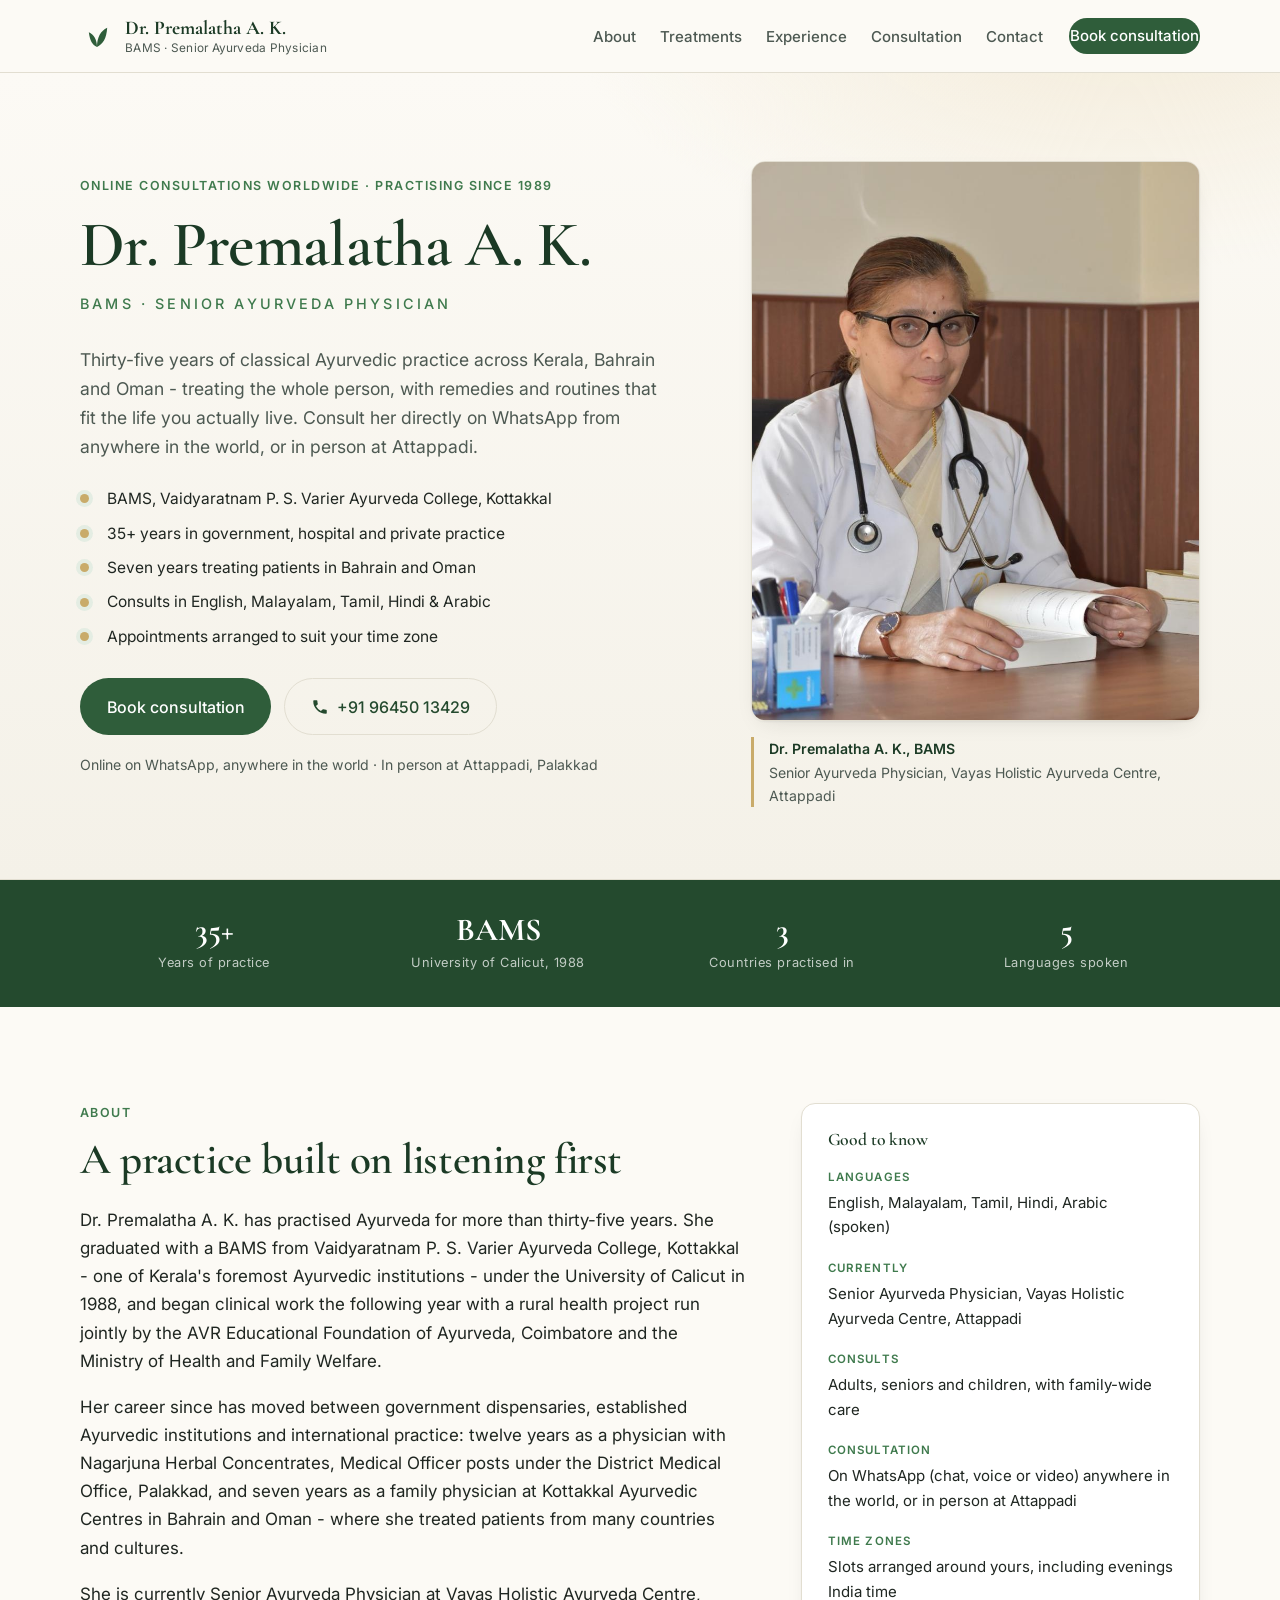
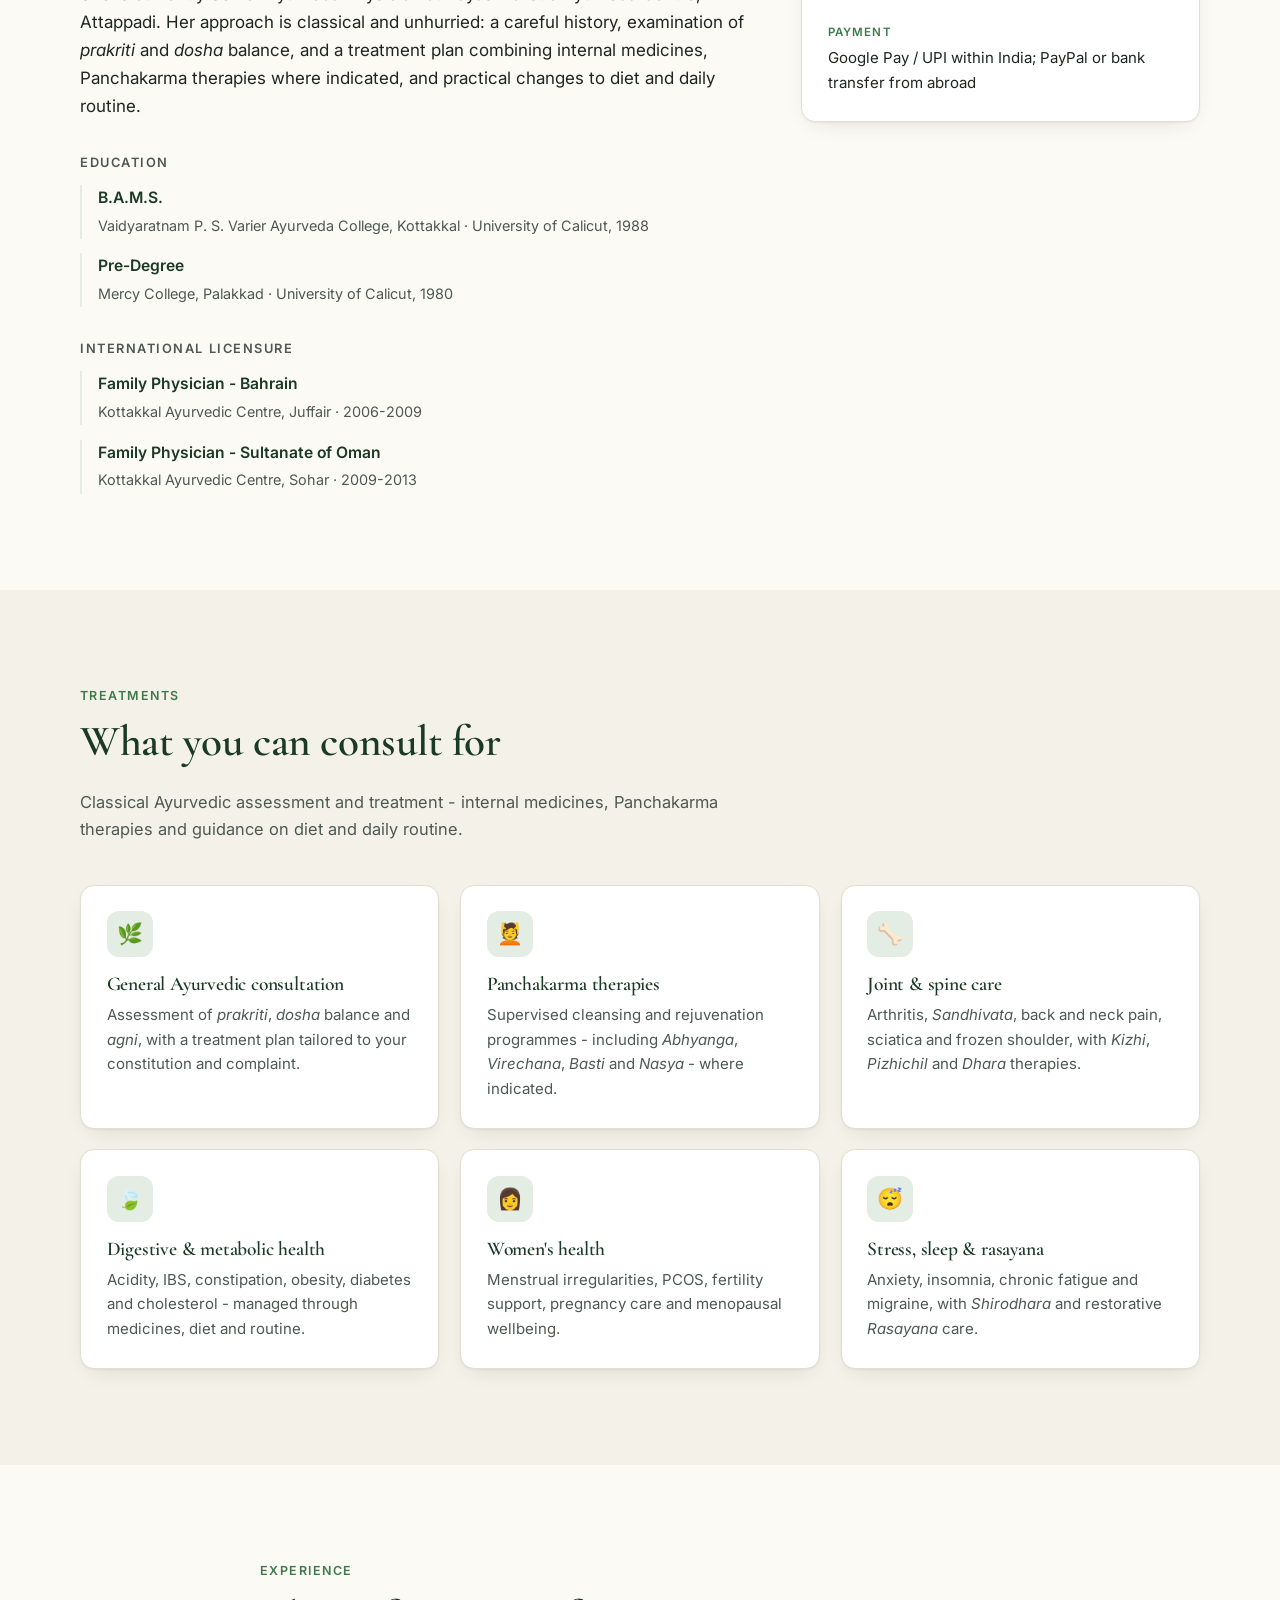
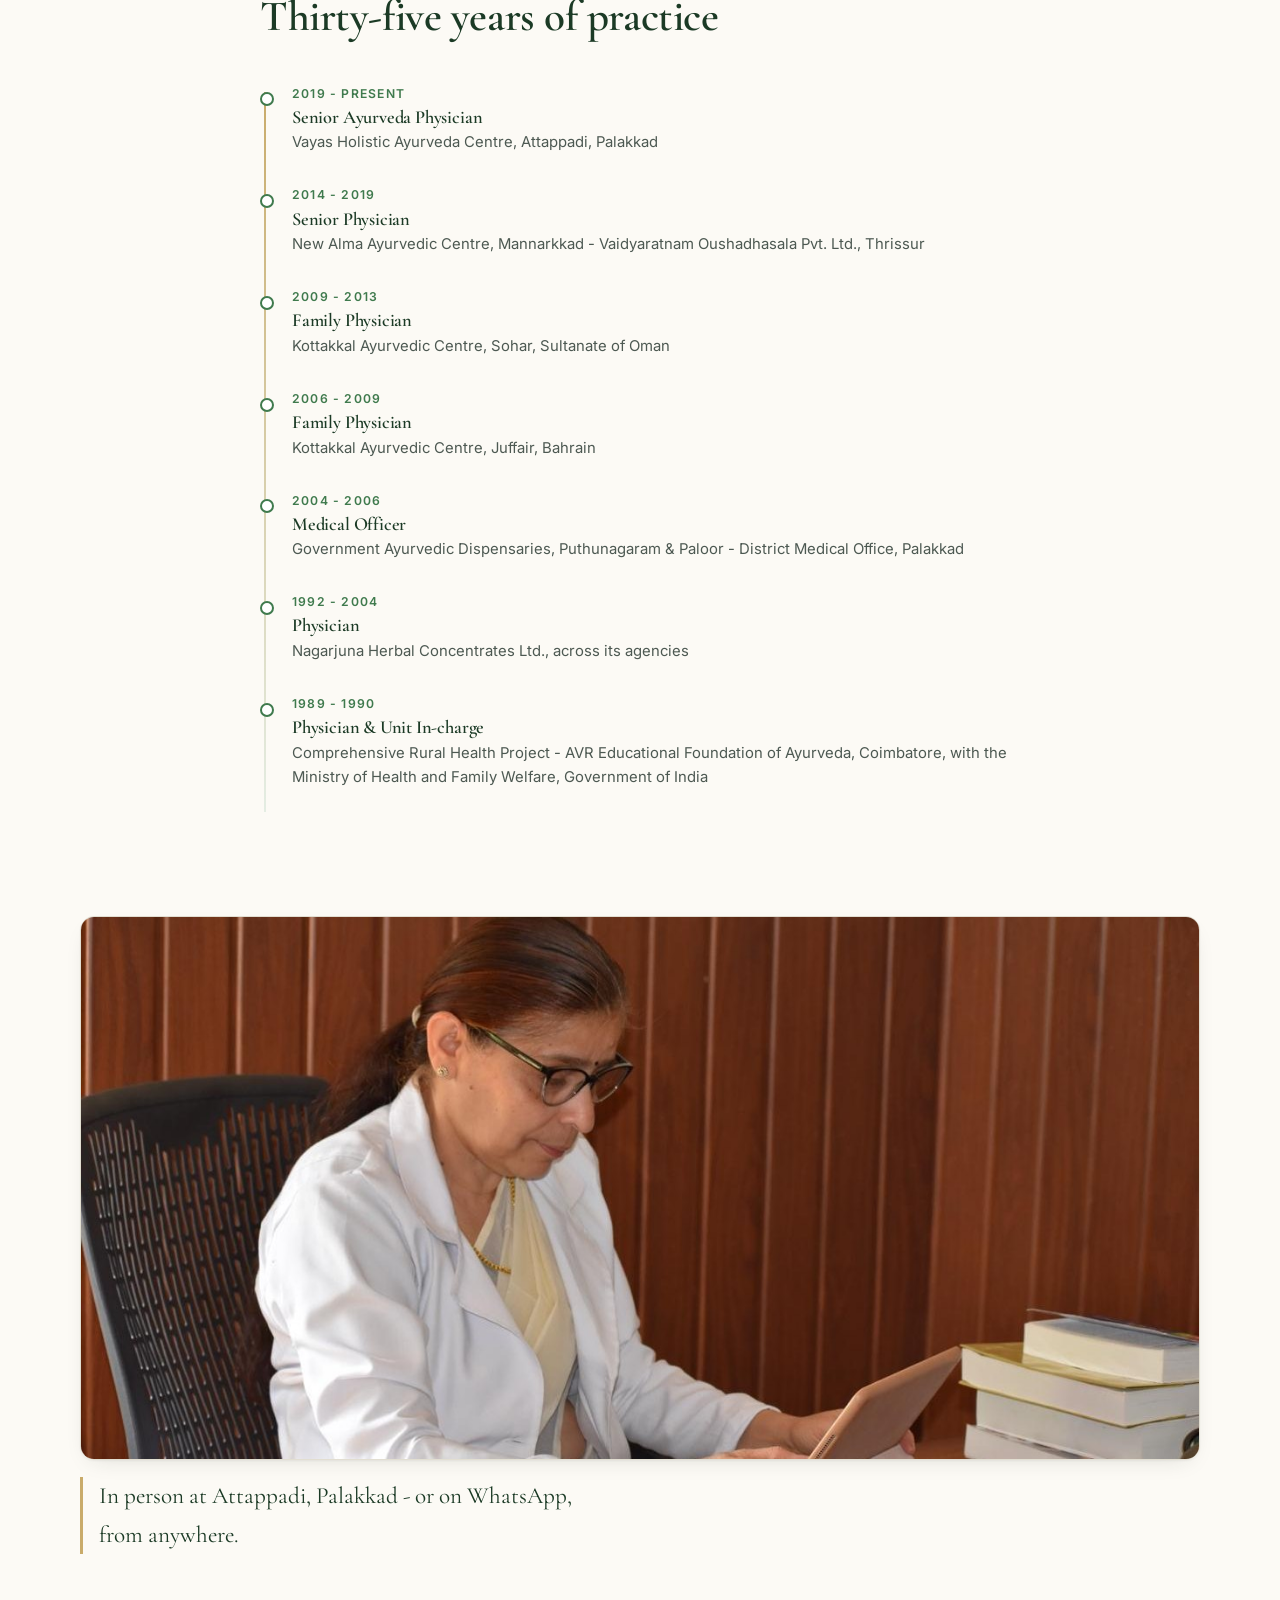
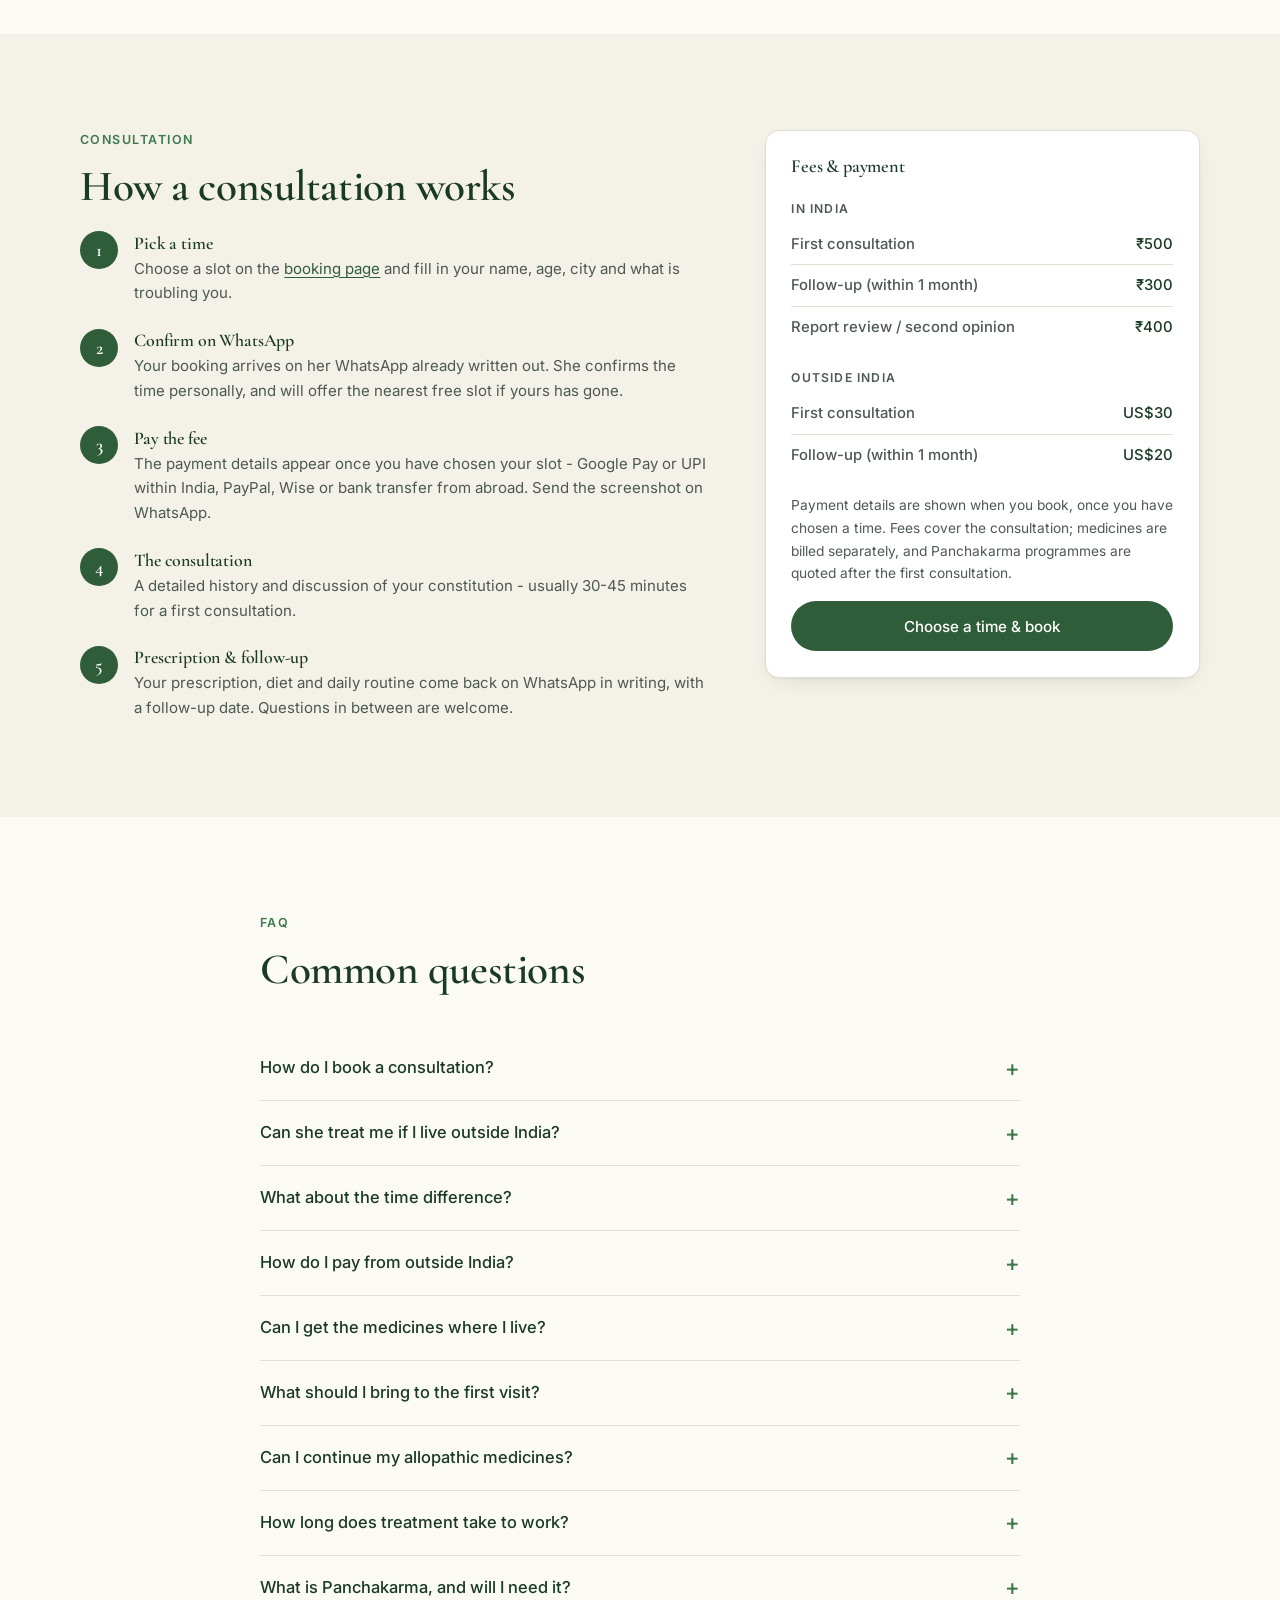
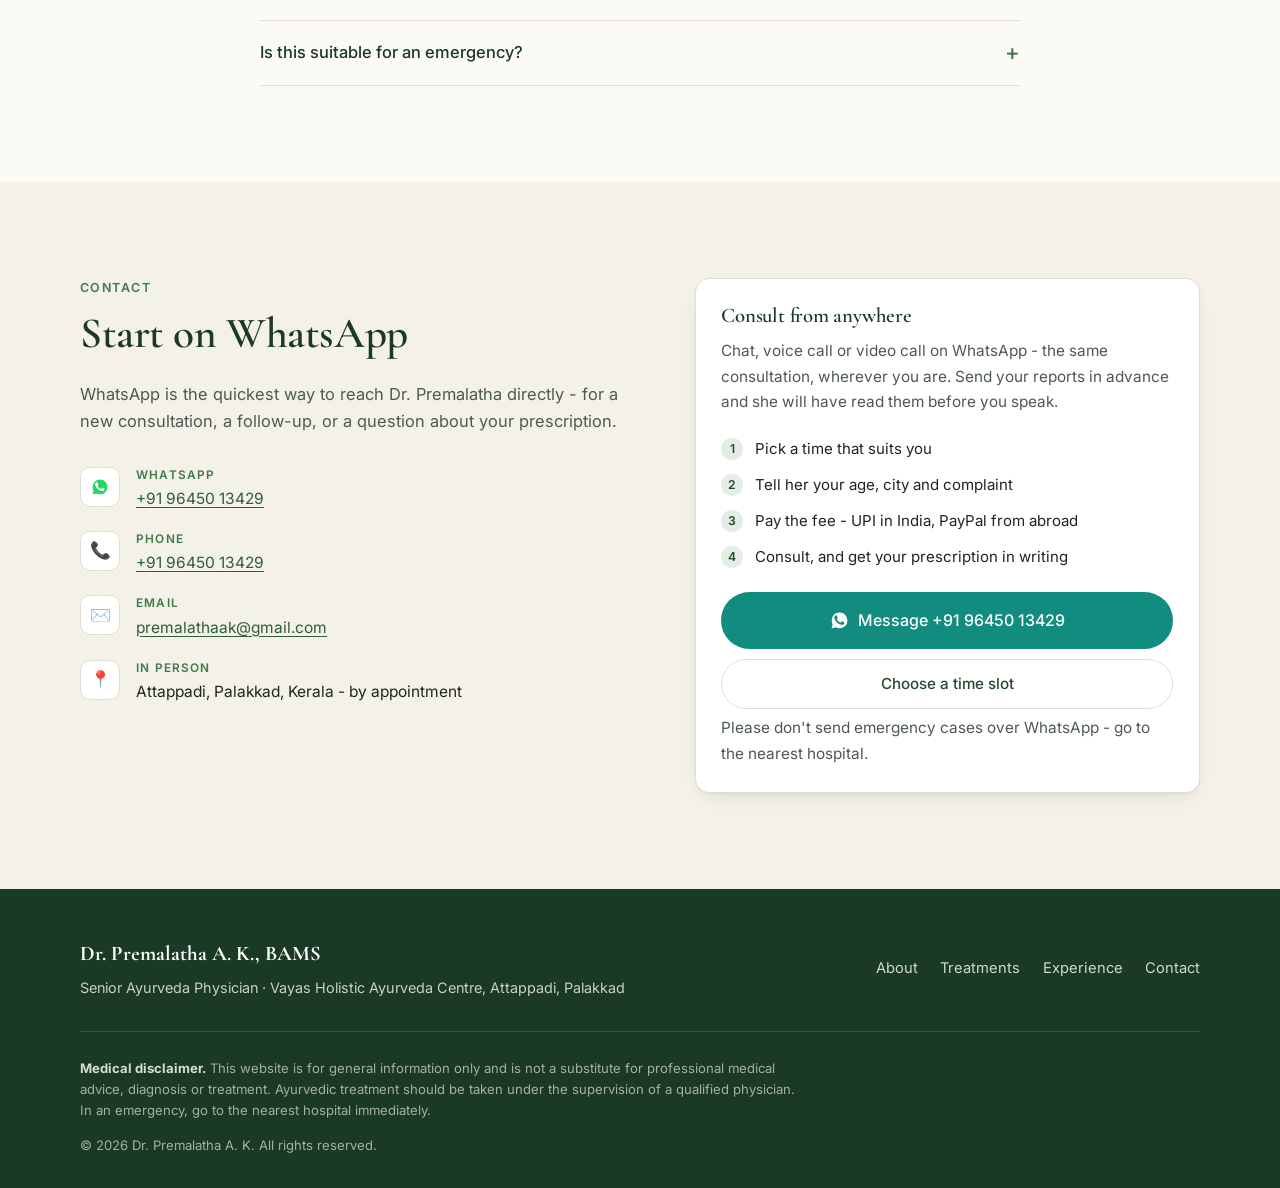
==== index.html @ e53ed282 "Add consultation website for Dr. Premalatha A. K., BAMS Static site for GitHub Pages: one-page profi" ====
<!doctype html>
<html lang="en">
<head>
<meta charset="utf-8">
<meta name="viewport" content="width=device-width, initial-scale=1">
<title>Dr. Premalatha A. K. - Senior Ayurveda Physician | Online consultations worldwide</title>
<meta name="description" content="Dr. Premalatha A. K., BAMS - senior Ayurveda physician with 35+ years of practice in Kerala, Bahrain and Oman. Online consultations worldwide on WhatsApp, in English, Malayalam, Tamil, Hindi and Arabic.">
<meta name="theme-color" content="#2f5d3a">
<meta property="og:title" content="Dr. Premalatha A. K. - Senior Ayurveda Physician">
<meta property="og:description" content="Senior Ayurveda physician, 35+ years across India and the Gulf. Online consultations worldwide on WhatsApp.">
<meta property="og:image" content="assets/img/dr-premalatha.jpg">
<meta property="og:type" content="profile">
<link rel="icon" href="data:image/svg+xml,<svg xmlns='http://www.w3.org/2000/svg' viewBox='0 0 100 100'><rect width='100' height='100' rx='24' fill='%232f5d3a'/><path d='M50 78c0-26 10-44 28-52-2 30-12 46-28 52zM50 78c0-20-8-34-22-40 2 23 9 35 22 40z' fill='%23d9c89a'/></svg>">
<link rel="preconnect" href="https://fonts.googleapis.com">
<link rel="preconnect" href="https://fonts.gstatic.com" crossorigin>
<link href="https://fonts.googleapis.com/css2?family=Inter:wght@400;500;600&family=Cormorant+Garamond:wght@500;600;700&display=swap" rel="stylesheet">
<link rel="stylesheet" href="assets/css/style.css">
</head>
<body>

<a class="skip-link" href="#main">Skip to content</a>

<header class="site-header" id="top">
  <div class="wrap header-inner">
    <a class="brand" href="#top">
      <span class="brand-mark" aria-hidden="true">
        <svg viewBox="0 0 100 100" width="34" height="34"><path d="M50 82c0-28 11-47 30-56-2 32-13 49-30 56zM50 82c0-21-9-36-24-43 3 25 10 37 24 43z" fill="currentColor"/></svg>
      </span>
      <span class="brand-text">
        <strong>Dr. Premalatha A. K.</strong>
        <small>BAMS · Senior Ayurveda Physician</small>
      </span>
    </a>

    <button class="nav-toggle" aria-expanded="false" aria-controls="primary-nav" aria-label="Open menu">
      <span></span><span></span><span></span>
    </button>

    <nav class="primary-nav" id="primary-nav" aria-label="Primary">
      <ul>
        <li><a href="#about">About</a></li>
        <li><a href="#services">Treatments</a></li>
        <li><a href="#experience">Experience</a></li>
        <li><a href="#consultation">Consultation</a></li>
        <li><a href="#contact">Contact</a></li>
      </ul>
      <a class="btn btn-primary nav-cta" href="book.html">Book consultation</a>
    </nav>
  </div>
</header>

<main id="main">

  <!-- ───────────────────────── HERO ───────────────────────── -->
  <section class="hero">
    <div class="wrap hero-grid">
      <div class="hero-copy">
        <p class="eyebrow">Online consultations worldwide · Practising since 1989</p>
        <h1>Dr. Premalatha A. K. <span class="degrees">BAMS · Senior Ayurveda Physician</span></h1>
        <p class="lede">
          Thirty-five years of classical Ayurvedic practice across Kerala, Bahrain
          and Oman - treating the whole person, with remedies and routines that fit
          the life you actually live. Consult her directly on WhatsApp from
          anywhere in the world, or in person at Attappadi.
        </p>

        <ul class="hero-points">
          <li>BAMS, Vaidyaratnam P. S. Varier Ayurveda College, Kottakkal</li>
          <li>35+ years in government, hospital and private practice</li>
          <li>Seven years treating patients in Bahrain and Oman</li>
          <li>Consults in English, Malayalam, Tamil, Hindi &amp; Arabic</li>
          <li>Appointments arranged to suit your time zone</li>
        </ul>

        <div class="hero-actions">
          <a class="btn btn-primary btn-lg" href="book.html">Book consultation</a>
          <a class="btn btn-ghost btn-lg" href="tel:+919645013429">
            <svg viewBox="0 0 24 24" width="18" height="18" aria-hidden="true"><path fill="currentColor" d="M6.6 10.8a15 15 0 0 0 6.6 6.6l2.2-2.2a1 1 0 0 1 1-.25 11.4 11.4 0 0 0 3.6.57 1 1 0 0 1 1 1V20a1 1 0 0 1-1 1A17 17 0 0 1 3 4a1 1 0 0 1 1-1h3.5a1 1 0 0 1 1 1c0 1.25.2 2.46.57 3.6a1 1 0 0 1-.25 1z"/></svg>
            +91 96450 13429
          </a>
        </div>
        <p class="hero-note">Online on WhatsApp, anywhere in the world · In person at Attappadi, Palakkad</p>
      </div>

      <figure class="hero-photo">
        <img src="assets/img/dr-premalatha.jpg"
             alt="Dr. Premalatha A. K. in a white coat with a stethoscope, seated at her consulting desk"
             width="853" height="1066" fetchpriority="high">
        <figcaption>
          <strong>Dr. Premalatha A. K., BAMS</strong>
          Senior Ayurveda Physician, Vayas Holistic Ayurveda Centre, Attappadi
        </figcaption>
      </figure>
    </div>
  </section>

  <!-- ───────────────────────── TRUST STRIP ───────────────────────── -->
  <section class="stats" aria-label="At a glance">
    <div class="wrap stats-grid">
      <div><strong>35+</strong><span>Years of practice</span></div>
      <div><strong>BAMS</strong><span>University of Calicut, 1988</span></div>
      <div><strong>3</strong><span>Countries practised in</span></div>
      <div><strong>5</strong><span>Languages spoken</span></div>
    </div>
  </section>

  <!-- ───────────────────────── ABOUT ───────────────────────── -->
  <section class="section" id="about">
    <div class="wrap about-grid">
      <div>
        <p class="eyebrow">About</p>
        <h2>A practice built on listening first</h2>
        <p>
          Dr. Premalatha A. K. has practised Ayurveda for more than thirty-five years.
          She graduated with a BAMS from Vaidyaratnam P. S. Varier Ayurveda College,
          Kottakkal - one of Kerala's foremost Ayurvedic institutions - under the
          University of Calicut in 1988, and began clinical work the following year
          with a rural health project run jointly by the AVR Educational Foundation
          of Ayurveda, Coimbatore and the Ministry of Health and Family Welfare.
        </p>
        <p>
          Her career since has moved between government dispensaries, established
          Ayurvedic institutions and international practice: twelve years as a
          physician with Nagarjuna Herbal Concentrates, Medical Officer posts under
          the District Medical Office, Palakkad, and seven years as a family physician
          at Kottakkal Ayurvedic Centres in Bahrain and Oman - where she treated
          patients from many countries and cultures.
        </p>
        <p>
          She is currently Senior Ayurveda Physician at Vayas Holistic Ayurveda
          Centre, Attappadi. Her approach is classical and unhurried: a careful
          history, examination of <em>prakriti</em> and <em>dosha</em> balance, and a
          treatment plan combining internal medicines, Panchakarma therapies where
          indicated, and practical changes to diet and daily routine.
        </p>

        <h3 class="sub">Education</h3>
        <ul class="cred-list">
          <li><strong>B.A.M.S.</strong><span>Vaidyaratnam P. S. Varier Ayurveda College, Kottakkal · University of Calicut, 1988</span></li>
          <li><strong>Pre-Degree</strong><span>Mercy College, Palakkad · University of Calicut, 1980</span></li>
        </ul>

        <h3 class="sub">International licensure</h3>
        <ul class="cred-list">
          <li><strong>Family Physician - Bahrain</strong><span>Kottakkal Ayurvedic Centre, Juffair · 2006-2009</span></li>
          <li><strong>Family Physician - Sultanate of Oman</strong><span>Kottakkal Ayurvedic Centre, Sohar · 2009-2013</span></li>
        </ul>
      </div>

      <aside class="card languages-card">
        <h3>Good to know</h3>
        <dl>
          <dt>Languages</dt>
          <dd>English, Malayalam, Tamil, Hindi, Arabic (spoken)</dd>
          <dt>Currently</dt>
          <dd>Senior Ayurveda Physician, Vayas Holistic Ayurveda Centre, Attappadi</dd>
          <dt>Consults</dt>
          <dd>Adults, seniors and children, with family-wide care</dd>
          <dt>Consultation</dt>
          <dd>On WhatsApp (chat, voice or video) anywhere in the world, or in person at Attappadi</dd>
          <dt>Time zones</dt>
          <dd>Slots arranged around yours, including evenings India time</dd>
          <dt>Payment</dt>
          <dd>Google Pay / UPI within India; PayPal or bank transfer from abroad</dd>
        </dl>
      </aside>
    </div>
  </section>

  <!-- ───────────────────────── SERVICES ───────────────────────── -->
  <section class="section section-alt" id="services">
    <div class="wrap">
      <header class="section-head">
        <p class="eyebrow">Treatments</p>
        <h2>What you can consult for</h2>
        <p class="section-sub">
          <!-- TODO: trim or add to this list so it matches exactly what she treats today -->
          Classical Ayurvedic assessment and treatment - internal medicines,
          Panchakarma therapies and guidance on diet and daily routine.
        </p>
      </header>

      <div class="cards">
        <article class="card service">
          <span class="ico" aria-hidden="true">🌿</span>
          <h3>General Ayurvedic consultation</h3>
          <p>Assessment of <em>prakriti</em>, <em>dosha</em> balance and <em>agni</em>, with a treatment plan tailored to your constitution and complaint.</p>
        </article>
        <article class="card service">
          <span class="ico" aria-hidden="true">💆</span>
          <h3>Panchakarma therapies</h3>
          <p>Supervised cleansing and rejuvenation programmes - including <em>Abhyanga</em>, <em>Virechana</em>, <em>Basti</em> and <em>Nasya</em> - where indicated.</p>
        </article>
        <article class="card service">
          <span class="ico" aria-hidden="true">🦴</span>
          <h3>Joint &amp; spine care</h3>
          <p>Arthritis, <em>Sandhivata</em>, back and neck pain, sciatica and frozen shoulder, with <em>Kizhi</em>, <em>Pizhichil</em> and <em>Dhara</em> therapies.</p>
        </article>
        <article class="card service">
          <span class="ico" aria-hidden="true">🍃</span>
          <h3>Digestive &amp; metabolic health</h3>
          <p>Acidity, IBS, constipation, obesity, diabetes and cholesterol - managed through medicines, diet and routine.</p>
        </article>
        <article class="card service">
          <span class="ico" aria-hidden="true">👩</span>
          <h3>Women's health</h3>
          <p>Menstrual irregularities, PCOS, fertility support, pregnancy care and menopausal wellbeing.</p>
        </article>
        <article class="card service">
          <span class="ico" aria-hidden="true">😴</span>
          <h3>Stress, sleep &amp; rasayana</h3>
          <p>Anxiety, insomnia, chronic fatigue and migraine, with <em>Shirodhara</em> and restorative <em>Rasayana</em> care.</p>
        </article>
      </div>
    </div>
  </section>

  <!-- ───────────────────────── EXPERIENCE ───────────────────────── -->
  <section class="section" id="experience">
    <div class="wrap narrow">
      <header class="section-head">
        <p class="eyebrow">Experience</p>
        <h2>Thirty-five years of practice</h2>
      </header>

      <ol class="timeline">
        <li>
          <span class="when">2019 - present</span>
          <h3>Senior Ayurveda Physician</h3>
          <p>Vayas Holistic Ayurveda Centre, Attappadi, Palakkad</p>
        </li>
        <li>
          <span class="when">2014 - 2019</span>
          <h3>Senior Physician</h3>
          <p>New Alma Ayurvedic Centre, Mannarkkad - Vaidyaratnam Oushadhasala Pvt. Ltd., Thrissur</p>
        </li>
        <li>
          <span class="when">2009 - 2013</span>
          <h3>Family Physician</h3>
          <p>Kottakkal Ayurvedic Centre, Sohar, Sultanate of Oman</p>
        </li>
        <li>
          <span class="when">2006 - 2009</span>
          <h3>Family Physician</h3>
          <p>Kottakkal Ayurvedic Centre, Juffair, Bahrain</p>
        </li>
        <li>
          <span class="when">2004 - 2006</span>
          <h3>Medical Officer</h3>
          <p>Government Ayurvedic Dispensaries, Puthunagaram &amp; Paloor - District Medical Office, Palakkad</p>
        </li>
        <li>
          <span class="when">1992 - 2004</span>
          <h3>Physician</h3>
          <p>Nagarjuna Herbal Concentrates Ltd., across its agencies</p>
        </li>
        <li>
          <span class="when">1989 - 1990</span>
          <h3>Physician &amp; Unit In-charge</h3>
          <p>Comprehensive Rural Health Project - AVR Educational Foundation of Ayurveda, Coimbatore, with the Ministry of Health and Family Welfare, Government of India</p>
        </li>
      </ol>
    </div>
  </section>

  <!-- ───────────────────────── PHOTO BAND ───────────────────────── -->
  <section class="band" aria-label="At work">
    <div class="wrap">
      <figure>
        <img src="assets/img/at-work.jpg"
             alt="Dr. Premalatha at her consulting desk, reading a patient's notes"
             width="1280" height="620" loading="lazy">
        <figcaption>In person at Attappadi, Palakkad - or on WhatsApp, from anywhere.</figcaption>
      </figure>
    </div>
  </section>

  <!-- ───────────────────────── CONSULTATION ───────────────────────── -->
  <section class="section section-alt" id="consultation">
    <div class="wrap consult-grid">
      <div>
        <p class="eyebrow">Consultation</p>
        <h2>How a consultation works</h2>
        <ol class="steps">
          <li>
            <h3>Pick a time</h3>
            <p>Choose a slot on the <a href="book.html">booking page</a> and fill in your name, age, city and what is troubling you.</p>
          </li>
          <li>
            <h3>Confirm on WhatsApp</h3>
            <p>Your booking arrives on her WhatsApp already written out. She confirms the time personally, and will offer the nearest free slot if yours has gone.</p>
          </li>
          <li>
            <h3>Pay the fee</h3>
            <p>The payment details appear once you have chosen your slot - Google&nbsp;Pay or UPI within India, PayPal, Wise or bank transfer from abroad. Send the screenshot on WhatsApp.</p>
          </li>
          <li>
            <h3>The consultation</h3>
            <p>A detailed history and discussion of your constitution - usually 30-45 minutes for a first consultation.</p>
          </li>
          <li>
            <h3>Prescription &amp; follow-up</h3>
            <p>Your prescription, diet and daily routine come back on WhatsApp in writing, with a follow-up date. Questions in between are welcome.</p>
          </li>
        </ol>
      </div>

      <aside class="card fees-card" id="pay">
        <h3>Fees &amp; payment</h3>
        <!-- TODO: CONFIRM EVERY AMOUNT BELOW WITH HER. They are placeholders
             pitched at the going rate.
             India: directory listings run Rs 100-300 for a routine online consult
             with a BAMS practitioner and Rs 750-2,000 at established clinics for a
             long in-person session; 35+ years sits in the upper-middle.
             Overseas: individual Indian physicians consulting internationally run
             about US$20-55 (clinic brands charge far more); US$30 reflects her
             seniority without the overhead of a clinic name. -->
        <h4>In India</h4>
        <table class="fees">
          <tbody>
            <tr><th scope="row">First consultation</th><td>₹500</td></tr>
            <tr><th scope="row">Follow-up (within 1 month)</th><td>₹300</td></tr>
            <tr><th scope="row">Report review / second opinion</th><td>₹400</td></tr>
          </tbody>
        </table>

        <h4>Outside India</h4>
        <table class="fees">
          <tbody>
            <tr><th scope="row">First consultation</th><td>US$30</td></tr>
            <tr><th scope="row">Follow-up (within 1 month)</th><td>US$20</td></tr>
          </tbody>
        </table>

        <p class="small">
          Payment details are shown when you book, once you have chosen a time.
          Fees cover the consultation; medicines are billed separately, and
          Panchakarma programmes are quoted after the first consultation.
        </p>

        <a class="btn btn-primary btn-block" href="book.html">Choose a time &amp; book</a>
      </aside>
    </div>
  </section>

  <!-- ───────────────────────── FAQ ───────────────────────── -->
  <section class="section" id="faq">
    <div class="wrap narrow">
      <header class="section-head">
        <p class="eyebrow">FAQ</p>
        <h2>Common questions</h2>
      </header>

      <!-- TODO: review every answer with Dr. Premalatha before publishing -->
      <details>
        <summary>How do I book a consultation?</summary>
        <p>Use the <a href="book.html">booking page</a>: choose a time that suits you, fill in a few details, and your booking goes straight to her WhatsApp for confirmation. If you would rather just talk first, message +91 96450 13429.</p>
      </details>
      <details>
        <summary>Can she treat me if I live outside India?</summary>
        <p>Yes - she treated patients in Bahrain and Oman for seven years and consults regularly for people abroad. Consultations happen over WhatsApp voice or video and prescriptions come back in writing, in English, Malayalam, Tamil, Hindi or Arabic.</p>
      </details>
      <details>
        <summary>What about the time difference?</summary>
        <p>Tell her your city when you message and the appointment will be set at a reasonable hour for you. Evening slots India time suit Europe and the Gulf; early mornings India time suit the Americas.</p>
      </details>
      <details>
        <summary>How do I pay from outside India?</summary>
        <p>By PayPal, Wise or international bank transfer - the details are sent on WhatsApp once your slot is confirmed. Google Pay and UPI only work for patients paying from within India.</p>
      </details>
      <details>
        <summary>Can I get the medicines where I live?</summary>
        <p>Your prescription names the classical formulations, which most Ayurvedic pharmacies abroad stock or can order. Where something is hard to find, she will suggest an equivalent that is available to you.</p>
      </details>
      <details>
        <summary>What should I bring to the first visit?</summary>
        <p>Any lab reports, scans or discharge summaries from the last two years, and all medicines you currently take, including Ayurvedic preparations and supplements.</p>
      </details>
      <details>
        <summary>Can I continue my allopathic medicines?</summary>
        <p>In most cases yes. Bring the full list and it will be discussed at your consultation. Never stop a prescribed medicine without talking to the doctor who prescribed it.</p>
      </details>
      <details>
        <summary>How long does treatment take to work?</summary>
        <p>It depends on the condition. Acute complaints often settle within days; chronic conditions are usually reviewed over weeks to months, with follow-ups along the way.</p>
      </details>
      <details>
        <summary>What is Panchakarma, and will I need it?</summary>
        <p>Panchakarma is a supervised programme of cleansing and rejuvenation therapies. It is recommended only when indicated, and usually runs over several consecutive days with preparation beforehand.</p>
      </details>
      <details>
        <summary>Is this suitable for an emergency?</summary>
        <p>No. For chest pain, breathlessness, stroke symptoms, severe bleeding, serious injury or loss of consciousness, go to the nearest emergency department immediately.</p>
      </details>
    </div>
  </section>

  <!-- ───────────────────────── CONTACT ───────────────────────── -->
  <section class="section section-alt" id="contact">
    <div class="wrap contact-grid">
      <div>
        <p class="eyebrow">Contact</p>
        <h2>Start on WhatsApp</h2>
        <p class="section-sub">WhatsApp is the quickest way to reach Dr. Premalatha directly - for a new consultation, a follow-up, or a question about your prescription.</p>

        <ul class="contact-list">
          <li>
            <span class="ico" aria-hidden="true">
              <svg viewBox="0 0 24 24" width="18" height="18"><path fill="#25d366" d="M12.04 2A9.9 9.9 0 0 0 2.1 11.9a9.8 9.8 0 0 0 1.35 4.95L2 22l5.3-1.38a9.9 9.9 0 0 0 4.74 1.2h.01a9.9 9.9 0 0 0 9.93-9.9A9.9 9.9 0 0 0 12.04 2m5.8 14.06c-.25.69-1.44 1.32-2 1.36-.51.04-1.16.21-3.76-.8-3.16-1.25-5.17-4.5-5.33-4.71-.16-.21-1.28-1.7-1.28-3.25s.81-2.3 1.1-2.62c.29-.31.63-.39.84-.39l.6.01c.2.01.46-.07.72.55.25.62.86 2.16.94 2.32.08.16.13.34.02.55-.1.21-.16.34-.31.52l-.47.55c-.16.16-.32.33-.14.65.18.31.8 1.32 1.72 2.14 1.18 1.05 2.18 1.38 2.49 1.54.31.16.5.13.68-.08s.78-.91 1-1.22c.2-.31.42-.26.7-.16.29.1 1.82.86 2.13 1.02.31.16.52.23.6.36.07.13.07.75-.18 1.44"/></svg>
            </span>
            <div>
              <strong>WhatsApp</strong>
              <a href="https://wa.me/919645013429?text=Namaste%20Doctor%2C%20I%20would%20like%20to%20book%20an%20Ayurveda%20consultation." target="_blank" rel="noopener">+91 96450 13429</a>
            </div>
          </li>
          <li>
            <span class="ico" aria-hidden="true">📞</span>
            <div>
              <strong>Phone</strong>
              <a href="tel:+919645013429">+91 96450 13429</a>
            </div>
          </li>
          <li>
            <span class="ico" aria-hidden="true">✉️</span>
            <div>
              <strong>Email</strong>
              <a href="mailto:premalathaak@gmail.com">premalathaak@gmail.com</a>
            </div>
          </li>
          <li>
            <span class="ico" aria-hidden="true">📍</span>
            <div>
              <strong>In person</strong>
              Attappadi, Palakkad, Kerala - by appointment
              <!-- TODO: add the street address if she wants in-person patients to find it -->
            </div>
          </li>
        </ul>
      </div>

      <div class="card whatsapp-card">
        <h3>Consult from anywhere</h3>
        <p>Chat, voice call or video call on WhatsApp - the same consultation, wherever you are. Send your reports in advance and she will have read them before you speak.</p>

        <ol class="mini-steps">
          <li>Pick a time that suits you</li>
          <li>Tell her your age, city and complaint</li>
          <li>Pay the fee - UPI in India, PayPal from abroad</li>
          <li>Consult, and get your prescription in writing</li>
        </ol>

        <a class="btn btn-whatsapp btn-block btn-lg" href="https://wa.me/919645013429?text=Namaste%20Doctor%2C%20I%20would%20like%20to%20book%20an%20Ayurveda%20consultation." target="_blank" rel="noopener">
          <svg viewBox="0 0 24 24" width="19" height="19" aria-hidden="true"><path fill="currentColor" d="M12.04 2A9.9 9.9 0 0 0 2.1 11.9a9.8 9.8 0 0 0 1.35 4.95L2 22l5.3-1.38a9.9 9.9 0 0 0 4.74 1.2h.01a9.9 9.9 0 0 0 9.93-9.9A9.9 9.9 0 0 0 12.04 2m5.8 14.06c-.25.69-1.44 1.32-2 1.36-.51.04-1.16.21-3.76-.8-3.16-1.25-5.17-4.5-5.33-4.71-.16-.21-1.28-1.7-1.28-3.25s.81-2.3 1.1-2.62c.29-.31.63-.39.84-.39l.6.01c.2.01.46-.07.72.55.25.62.86 2.16.94 2.32.08.16.13.34.02.55-.1.21-.16.34-.31.52l-.47.55c-.16.16-.32.33-.14.65.18.31.8 1.32 1.72 2.14 1.18 1.05 2.18 1.38 2.49 1.54.31.16.5.13.68-.08s.78-.91 1-1.22c.2-.31.42-.26.7-.16.29.1 1.82.86 2.13 1.02.31.16.52.23.6.36.07.13.07.75-.18 1.44"/></svg>
          Message +91 96450 13429
        </a>
        <a class="btn btn-ghost btn-block" href="book.html">Choose a time slot</a>
        <p class="form-note">Please don't send emergency cases over WhatsApp - go to the nearest hospital.</p>
      </div>
    </div>
  </section>

</main>

<footer class="site-footer">
  <div class="wrap footer-inner">
    <div>
      <strong>Dr. Premalatha A. K., BAMS</strong>
      <p>Senior Ayurveda Physician · Vayas Holistic Ayurveda Centre, Attappadi, Palakkad</p>
    </div>
    <nav aria-label="Footer">
      <a href="#about">About</a>
      <a href="#services">Treatments</a>
      <a href="#experience">Experience</a>
      <a href="#contact">Contact</a>
    </nav>
  </div>
  <div class="wrap disclaimer">
    <p>
      <strong>Medical disclaimer.</strong> This website is for general information
      only and is not a substitute for professional medical advice, diagnosis or
      treatment. Ayurvedic treatment should be taken under the supervision of a
      qualified physician. In an emergency, go to the nearest hospital immediately.
    </p>
    <p class="copy">© <span id="year">2026</span> Dr. Premalatha A. K. All rights reserved.</p>
  </div>
</footer>

<script src="assets/js/main.js"></script>
</body>
</html>
---- assets/css/style.css ----
/* ==========================================================================
   Dr. Premalatha A. K. — site styles
   Plain CSS, no build step. Colours live in the :root block below.
   ========================================================================== */

:root {
  /* palette */
  --green-900: #1b3a25;
  --green-800: #244a2e;
  --green-700: #2f5d3a;
  --green-600: #3f7a4d;
  --green-100: #e4ede3;
  --sand:      #c9ab6a;
  --sand-100:  #f3ebd9;
  --clay:      #a8562f;

  --bg:        #fcfaf5;
  --bg-alt:    #f4f1e8;
  --surface:   #ffffff;
  --ink:       #1f2621;
  --ink-soft:  #4d5952;
  --line:      #e2ded1;

  /* type */
  --sans: "Inter", -apple-system, BlinkMacSystemFont, "Segoe UI", Roboto, sans-serif;
  --serif: "Cormorant Garamond", Georgia, "Times New Roman", serif;

  /* metrics */
  --wrap: 1120px;
  --radius: 14px;
  --shadow: 0 1px 2px rgba(31,38,33,.05), 0 8px 24px -12px rgba(31,38,33,.18);
}

* { box-sizing: border-box; }

html { scroll-behavior: smooth; scroll-padding-top: 86px; }
@media (prefers-reduced-motion: reduce) { html { scroll-behavior: auto; } }

body {
  margin: 0;
  background: var(--bg);
  color: var(--ink);
  font-family: var(--sans);
  font-size: 17px;
  line-height: 1.65;
  -webkit-font-smoothing: antialiased;
}

img { max-width: 100%; display: block; }

a { color: var(--green-700); text-underline-offset: 3px; }
a:hover { color: var(--green-600); }

h1, h2, h3, h4 {
  font-family: var(--serif);
  font-weight: 600;
  line-height: 1.15;
  color: var(--green-900);
  margin: 0 0 .5em;
  letter-spacing: -0.01em;
}
h1 { font-size: clamp(2.6rem, 6vw, 4rem); }
h2 { font-size: clamp(1.9rem, 4vw, 2.7rem); }
h3 { font-size: 1.3rem; }

p { margin: 0 0 1.1em; }

.wrap { width: min(100% - 2rem, var(--wrap)); margin-inline: auto; }
.wrap.narrow { width: min(100% - 2rem, 760px); }

.skip-link {
  position: absolute; left: -9999px;
  background: var(--green-700); color: #fff;
  padding: .7rem 1.1rem; border-radius: 0 0 8px 0; z-index: 100;
}
.skip-link:focus { left: 0; top: 0; }

:focus-visible {
  outline: 3px solid var(--sand);
  outline-offset: 2px;
  border-radius: 4px;
}

.eyebrow {
  font-size: .78rem; font-weight: 600; letter-spacing: .12em;
  text-transform: uppercase; color: var(--green-600);
  margin: 0 0 .7rem;
}

/* ───────────────────────── buttons ───────────────────────── */
.btn {
  display: inline-flex; align-items: center; justify-content: center; gap: .55rem;
  font: inherit; font-weight: 500; font-size: .95rem;
  padding: .72rem 1.25rem;
  border-radius: 999px; border: 1px solid transparent;
  text-decoration: none; cursor: pointer;
  transition: background .18s ease, color .18s ease, border-color .18s ease, transform .18s ease;
}
.btn-primary { background: var(--green-700); color: #fff; }
.btn-primary:hover { background: var(--green-800); color: #fff; transform: translateY(-1px); }
.btn-ghost { background: transparent; color: var(--green-800); border-color: var(--line); }
.btn-ghost:hover { background: var(--green-100); color: var(--green-900); border-color: var(--green-600); }
.btn-lg { padding: .9rem 1.6rem; font-size: 1rem; }
.btn-block { display: flex; width: 100%; margin-top: .6rem; }

/* ───────────────────────── header ───────────────────────── */
.site-header {
  position: sticky; top: 0; z-index: 50;
  background: rgba(252,250,245,.9);
  backdrop-filter: blur(10px);
  border-bottom: 1px solid var(--line);
}
.header-inner {
  display: flex; align-items: center; justify-content: space-between;
  gap: 1rem; min-height: 72px;
}
.brand { display: flex; align-items: center; gap: .7rem; text-decoration: none; color: inherit; }
.brand-mark { color: var(--green-700); display: flex; }
.brand-text { display: flex; flex-direction: column; line-height: 1.25; }
.brand-text strong { font-family: var(--serif); font-size: 1.22rem; color: var(--green-900); }
.brand-text small { font-size: .74rem; color: var(--ink-soft); letter-spacing: .02em; }

.primary-nav { display: flex; align-items: center; gap: 1.6rem; }
.primary-nav ul { display: flex; gap: 1.5rem; list-style: none; margin: 0; padding: 0; }
.primary-nav a {
  text-decoration: none; color: var(--ink-soft);
  font-size: .94rem; font-weight: 500; padding: .3rem 0;
  border-bottom: 2px solid transparent;
}
.primary-nav a:hover { color: var(--green-800); border-bottom-color: var(--sand); }
.nav-cta { white-space: nowrap; }
/* nav link colour would otherwise win over .btn-primary */
.primary-nav a.btn-primary { color: #fff; border-bottom: 0; }
.primary-nav a.btn-primary:hover { color: #fff; border-bottom-color: transparent; }

.nav-toggle {
  display: none; flex-direction: column; gap: 5px;
  background: none; border: 0; cursor: pointer; padding: .55rem;
}
.nav-toggle span {
  display: block; width: 23px; height: 2px; border-radius: 2px;
  background: var(--green-900); transition: transform .2s ease, opacity .2s ease;
}
.nav-toggle[aria-expanded="true"] span:nth-child(1) { transform: translateY(7px) rotate(45deg); }
.nav-toggle[aria-expanded="true"] span:nth-child(2) { opacity: 0; }
.nav-toggle[aria-expanded="true"] span:nth-child(3) { transform: translateY(-7px) rotate(-45deg); }

/* ───────────────────────── hero ───────────────────────── */
.hero {
  background:
    radial-gradient(900px 420px at 88% -8%, var(--sand-100) 0%, transparent 62%),
    linear-gradient(180deg, var(--bg) 0%, var(--bg-alt) 100%);
  padding: clamp(3rem, 7vw, 5.5rem) 0 clamp(3rem, 6vw, 4.5rem);
  border-bottom: 1px solid var(--line);
}
.hero-grid {
  display: grid; grid-template-columns: 1.15fr .85fr;
  gap: clamp(2rem, 5vw, 4rem); align-items: center;
}
h1 .degrees {
  display: block; font-family: var(--sans); font-weight: 500;
  font-size: .9rem; letter-spacing: .22em; text-transform: uppercase;
  color: var(--green-600); margin-top: .9rem;
}
.lede { font-size: 1.1rem; color: var(--ink-soft); max-width: 54ch; }

.hero-points { list-style: none; margin: 1.6rem 0; padding: 0; display: grid; gap: .55rem; }
.hero-points li { position: relative; padding-left: 1.7rem; color: var(--ink); font-size: .97rem; }
.hero-points li::before {
  content: ""; position: absolute; left: 0; top: .52em;
  width: 9px; height: 9px; border-radius: 50%;
  background: var(--sand); box-shadow: 0 0 0 4px var(--green-100);
}

.hero-actions { display: flex; flex-wrap: wrap; gap: .8rem; margin-top: 1.8rem; }
.hero-note { font-size: .88rem; color: var(--ink-soft); margin-top: 1.1rem; }

.hero-photo { margin: 0; }
.hero-photo img {
  /* height:auto so the whole photo shows — the img's height attribute would
     otherwise beat aspect-ratio and object-fit:cover would slice the sides. */
  width: 100%; height: auto;
  border-radius: var(--radius);
  border: 1px solid var(--line);
  box-shadow: var(--shadow);
}
.hero-photo figcaption {
  margin-top: 1rem; font-size: .88rem; color: var(--ink-soft);
  border-left: 3px solid var(--sand); padding-left: .9rem;
}
.hero-photo figcaption strong { display: block; color: var(--green-900); font-weight: 600; }

/* ───────────────────────── stats ───────────────────────── */
.stats { background: var(--green-800); color: #fff; }
.stats-grid {
  display: grid; grid-template-columns: repeat(4, 1fr);
  gap: 1rem; padding: 2rem 0;
}
.stats-grid div { text-align: center; }
.stats-grid strong {
  display: block; font-family: var(--serif); font-size: 2rem;
  color: #fff; line-height: 1.1;
}
.stats-grid span { font-size: .8rem; color: rgba(255,255,255,.72); letter-spacing: .04em; }

/* ───────────────────────── sections ───────────────────────── */
.section { padding: clamp(3.5rem, 8vw, 6rem) 0; }
.section-alt { background: var(--bg-alt); }

.section-head { max-width: 62ch; margin-bottom: 2.6rem; }
.section-sub { color: var(--ink-soft); font-size: 1.03rem; margin: 0; }

h3.sub {
  font-family: var(--sans); font-size: .8rem; font-weight: 600;
  letter-spacing: .12em; text-transform: uppercase; color: var(--ink-soft);
  margin: 2.2rem 0 .9rem;
}

.card {
  background: var(--surface);
  border: 1px solid var(--line);
  border-radius: var(--radius);
  padding: 1.6rem;
  box-shadow: var(--shadow);
}

/* about */
.about-grid { display: grid; grid-template-columns: 1.5fr .9fr; gap: clamp(2rem, 5vw, 3.5rem); align-items: start; }

.cred-list { list-style: none; margin: 0; padding: 0; display: grid; gap: .9rem; }
.cred-list li {
  border-left: 2px solid var(--green-100);
  padding-left: 1rem;
}
.cred-list strong { display: block; color: var(--green-900); font-weight: 600; font-size: .98rem; }
.cred-list span { font-size: .9rem; color: var(--ink-soft); }

.languages-card { position: sticky; top: 100px; }
.languages-card h3 { font-size: 1.1rem; margin-bottom: 1.1rem; }
.languages-card dl { margin: 0; display: grid; gap: .25rem; }
.languages-card dt {
  font-size: .72rem; font-weight: 600; letter-spacing: .1em;
  text-transform: uppercase; color: var(--green-600); margin-top: .9rem;
}
.languages-card dt:first-child { margin-top: 0; }
.languages-card dd { margin: 0; font-size: .94rem; color: var(--ink); }

/* services */
.cards { display: grid; grid-template-columns: repeat(auto-fit, minmax(270px, 1fr)); gap: 1.3rem; }
.service .ico {
  display: inline-grid; place-items: center;
  width: 46px; height: 46px; border-radius: 12px;
  background: var(--green-100); font-size: 1.3rem; margin-bottom: 1rem;
}
.service h3 { font-size: 1.22rem; margin-bottom: .45rem; }
.service p { font-size: .94rem; color: var(--ink-soft); margin: 0; }

/* timeline */
.timeline { list-style: none; margin: 0; padding: 0 0 0 1.6rem; position: relative; }
.timeline::before {
  content: ""; position: absolute; left: 4px; top: .5rem; bottom: .5rem;
  width: 2px; background: linear-gradient(var(--sand), var(--green-100));
}
.timeline li { position: relative; padding: 0 0 1.9rem .4rem; }
.timeline li::before {
  content: ""; position: absolute; left: -1.6rem; top: .55rem;
  width: 10px; height: 10px; border-radius: 50%;
  background: var(--surface); border: 2px solid var(--green-600);
}
.timeline .when {
  display: block; font-size: .76rem; font-weight: 600; letter-spacing: .1em;
  text-transform: uppercase; color: var(--green-600); margin-bottom: .2rem;
}
.timeline h3 { font-size: 1.15rem; margin-bottom: .15rem; }
.timeline p { font-size: .93rem; color: var(--ink-soft); margin: 0; }

/* consultation */
.consult-grid { display: grid; grid-template-columns: 1.3fr .9fr; gap: clamp(2rem, 5vw, 3.5rem); align-items: start; }

.steps { list-style: none; counter-reset: step; margin: 0; padding: 0; display: grid; gap: 1.5rem; }
.steps li { position: relative; padding-left: 3.4rem; counter-increment: step; }
.steps li::before {
  content: counter(step);
  position: absolute; left: 0; top: -.1rem;
  width: 38px; height: 38px; border-radius: 50%;
  display: grid; place-items: center;
  background: var(--green-700); color: #fff;
  font-family: var(--serif); font-size: 1.15rem; font-weight: 600;
}
.steps h3 { font-size: 1.12rem; margin-bottom: .2rem; }
.steps p { font-size: .94rem; color: var(--ink-soft); margin: 0; }

.fees-card h3 { font-size: 1.15rem; }
.fees-card h4 {
  font-family: var(--sans); font-size: .76rem; font-weight: 600;
  letter-spacing: .1em; text-transform: uppercase; color: var(--ink-soft);
  margin: 1.5rem 0 .5rem;
}
.fees-card table { width: 100%; border-collapse: collapse; font-size: .93rem; }
.fees-card th { text-align: left; font-weight: 500; color: var(--ink-soft); padding: .5rem 0; }
.fees-card td { text-align: right; font-weight: 500; color: var(--green-900); padding: .5rem 0; }
.fees-card tr + tr th, .fees-card tr + tr td { border-top: 1px solid var(--line); }
.small { font-size: .86rem; color: var(--ink-soft); margin: 1.2rem 0 1rem; }

/* quotes */
.quote { margin: 0; }
.quote p { font-family: var(--serif); font-size: 1.22rem; color: var(--green-900); line-height: 1.45; }
.quote footer { font-size: .85rem; color: var(--ink-soft); }

/* faq */
details {
  border-bottom: 1px solid var(--line);
  padding: 1.15rem 0;
}
details summary {
  cursor: pointer; list-style: none;
  font-weight: 500; font-size: 1.03rem; color: var(--green-900);
  display: flex; justify-content: space-between; align-items: center; gap: 1rem;
}
details summary::-webkit-details-marker { display: none; }
details summary::after {
  content: "+"; font-size: 1.4rem; color: var(--green-600);
  line-height: 1; transition: transform .2s ease;
}
details[open] summary::after { transform: rotate(45deg); }
details p { margin: .8rem 0 0; color: var(--ink-soft); font-size: .96rem; max-width: 70ch; }

/* contact */
.contact-grid { display: grid; grid-template-columns: 1.05fr .95fr; gap: clamp(2rem, 5vw, 3.5rem); align-items: start; }

.contact-list { list-style: none; margin: 2rem 0; padding: 0; display: grid; gap: 1.3rem; }
.contact-list li { display: flex; gap: 1rem; align-items: flex-start; }
.contact-list .ico {
  flex: none; display: grid; place-items: center;
  width: 40px; height: 40px; border-radius: 10px;
  background: var(--surface); border: 1px solid var(--line); font-size: 1.05rem;
}
.contact-list strong {
  display: block; font-size: .74rem; font-weight: 600; letter-spacing: .1em;
  text-transform: uppercase; color: var(--green-600); margin-bottom: .15rem;
}
.contact-list div { font-size: .97rem; line-height: 1.5; }

.map-placeholder {
  display: grid; place-content: center; text-align: center; gap: .3rem;
  min-height: 220px; border-radius: var(--radius);
  border: 2px dashed var(--line); background: var(--surface);
  color: var(--ink-soft);
}
.map-placeholder span { font-weight: 500; }
.map-placeholder small { font-size: .8rem; opacity: .8; }

/* form */
.form-card h3 { font-size: 1.25rem; margin-bottom: 1.2rem; }
.enquiry { display: grid; gap: 1rem; }
.enquiry label {
  display: grid; gap: .35rem;
  font-size: .82rem; font-weight: 500; color: var(--ink-soft);
}
.enquiry .hint { font-weight: 400; opacity: .8; }
.enquiry input, .enquiry select, .enquiry textarea {
  font: inherit; font-size: .96rem; color: var(--ink);
  padding: .7rem .85rem;
  border: 1px solid var(--line); border-radius: 10px;
  background: var(--bg); width: 100%;
}
.enquiry input:focus, .enquiry select:focus, .enquiry textarea:focus {
  border-color: var(--green-600); background: #fff;
}
.enquiry textarea { resize: vertical; }
.form-note { font-size: .78rem; color: var(--ink-soft); margin: .4rem 0 0; }

/* footer */
.site-footer { background: var(--green-900); color: rgba(255,255,255,.76); padding: 3rem 0 2rem; }
.footer-inner {
  display: flex; flex-wrap: wrap; justify-content: space-between;
  gap: 1.5rem; padding-bottom: 2rem; border-bottom: 1px solid rgba(255,255,255,.14);
}
.footer-inner strong { font-family: var(--serif); font-size: 1.3rem; color: #fff; }
.footer-inner p { margin: .3rem 0 0; font-size: .9rem; }
.footer-inner nav { display: flex; flex-wrap: wrap; gap: 1.4rem; align-items: center; }
.footer-inner nav a { color: rgba(255,255,255,.8); text-decoration: none; font-size: .92rem; }
.footer-inner nav a:hover { color: var(--sand); }

.disclaimer { padding-top: 1.6rem; }
.disclaimer p { font-size: .82rem; line-height: 1.6; max-width: 90ch; color: rgba(255,255,255,.6); }
.disclaimer strong { color: rgba(255,255,255,.82); }
.copy { margin: 0; }

/* ───────────────────────── responsive ───────────────────────── */
@media (max-width: 920px) {
  .hero-grid, .about-grid, .consult-grid, .contact-grid { grid-template-columns: 1fr; }
  .hero-photo { order: -1; max-width: 340px; }
  .languages-card { position: static; }
  .stats-grid { grid-template-columns: repeat(2, 1fr); gap: 1.6rem 1rem; }
}

@media (max-width: 780px) {
  .nav-toggle { display: flex; }
  .primary-nav {
    position: fixed; inset: 72px 0 auto;
    flex-direction: column; align-items: stretch; gap: 0;
    background: var(--bg);
    border-bottom: 1px solid var(--line);
    padding: 1rem 1.25rem 1.6rem;
    box-shadow: var(--shadow);
    transform: translateY(-120%);
    transition: transform .25s ease;
  }
  .primary-nav.open { transform: translateY(0); }
  .primary-nav ul { flex-direction: column; gap: 0; }
  .primary-nav li { border-bottom: 1px solid var(--line); }
  .primary-nav a { display: block; padding: .9rem 0; font-size: 1.02rem; }
  .nav-cta { margin-top: 1.1rem; }
}

@media (max-width: 480px) {
  body { font-size: 16px; }
  .hero-actions .btn { width: 100%; }
  .stats-grid { grid-template-columns: 1fr 1fr; }
}

@media print {
  .site-header, .nav-toggle, .hero-actions, .form-card, .map-placeholder { display: none; }
  body { background: #fff; }
}

/* ───────────────────────── photo band ───────────────────────── */
.band { padding: 0 0 clamp(3rem, 7vw, 5rem); }
.band figure { margin: 0; }
.band img {
  /* height:auto - the whole photo, never cropped */
  width: 100%; height: auto;
  border-radius: var(--radius);
  border: 1px solid var(--line);
  box-shadow: var(--shadow);
}
.band figcaption {
  margin-top: 1.1rem;
  font-family: var(--serif);
  font-size: clamp(1.1rem, 2.2vw, 1.45rem);
  color: var(--green-900);
  max-width: 48ch;
  border-left: 3px solid var(--sand);
  padding-left: 1rem;
}

/* ───────────────────────── whatsapp & payment ───────────────────────── */
:root { --wa: #128c7e; --wa-dark: #0d6e63; }

.btn-whatsapp { background: var(--wa); color: #fff; }
.btn-whatsapp:hover { background: var(--wa-dark); color: #fff; transform: translateY(-1px); }
.primary-nav a.btn-whatsapp { color: #fff; border-bottom: 0; }
.primary-nav a.btn-whatsapp:hover { color: #fff; border-bottom-color: transparent; }

/* unfilled placeholders — visible while editing, easy to grep */
.todo {
  background: #fdf3d6; color: #8a6a1f;
  border-bottom: 1px dashed #c9a94e;
  padding: 0 .2em; border-radius: 3px;
}

.upi { display: flex; gap: 1.1rem; align-items: center; margin: .2rem 0 1rem; }
.qr-placeholder {
  flex: none; width: 118px; height: 118px;
  display: grid; place-content: center; text-align: center; gap: .2rem;
  border: 2px dashed var(--line); border-radius: 10px;
  color: var(--ink-soft); font-size: .8rem;
}
.qr-placeholder small { font-size: .62rem; opacity: .75; line-height: 1.3; }
.upi-qr { width: 118px; height: 118px; border-radius: 10px; border: 1px solid var(--line); }
.upi-id { margin: 0; font-size: .9rem; }
.upi-id span {
  display: block; font-size: .68rem; font-weight: 600; letter-spacing: .1em;
  text-transform: uppercase; color: var(--green-600); margin-bottom: .2rem;
}
.upi-id strong { font-size: 1rem; word-break: break-all; }

.whatsapp-card h3 { font-size: 1.3rem; }
.whatsapp-card > p { font-size: .96rem; color: var(--ink-soft); }
.mini-steps {
  list-style: none; counter-reset: m; margin: 1.4rem 0; padding: 0;
  display: grid; gap: .7rem;
}
.mini-steps li {
  counter-increment: m; position: relative; padding-left: 2.1rem;
  font-size: .94rem; color: var(--ink);
}
.mini-steps li::before {
  content: counter(m);
  position: absolute; left: 0; top: .1rem;
  width: 22px; height: 22px; border-radius: 50%;
  display: grid; place-items: center;
  background: var(--green-100); color: var(--green-800);
  font-size: .76rem; font-weight: 600;
}

@media (max-width: 420px) {
  .upi { flex-direction: column; align-items: flex-start; }
}

/* ───────────────────────── booking page ───────────────────────── */
.booking-page .site-header { position: static; }
.booking-page .primary-nav { gap: 0; }

.stepper {
  list-style: none; counter-reset: s; margin: 0 0 2.5rem; padding: 0;
  display: flex; flex-wrap: wrap; gap: .4rem 1.4rem;
}
.stepper li {
  display: flex; align-items: center; gap: .55rem;
  font-size: .88rem; color: var(--ink-soft);
}
.stepper li span {
  display: grid; place-items: center;
  width: 26px; height: 26px; border-radius: 50%;
  background: var(--green-100); color: var(--green-800);
  font-size: .8rem; font-weight: 600;
}
.stepper .is-current { color: var(--green-900); font-weight: 500; }
.stepper .is-current span { background: var(--green-700); color: #fff; }
.stepper .is-done span { background: var(--sand); color: var(--green-900); }

.step-h { font-size: 1.6rem; margin-bottom: 1rem; }
.tz-note {
  font-size: .9rem; color: var(--ink-soft);
  background: var(--green-100); border-radius: 10px;
  padding: .7rem .9rem; margin-bottom: 1.4rem;
}

/* day strip */
.day-strip {
  display: flex; gap: .5rem; overflow-x: auto;
  padding-bottom: .6rem; margin-bottom: 1.6rem;
  scrollbar-width: thin;
}
.day-btn {
  flex: none; width: 72px; padding: .6rem .3rem;
  display: grid; gap: .1rem; justify-items: center;
  font: inherit; cursor: pointer;
  background: var(--surface); color: var(--ink);
  border: 1px solid var(--line); border-radius: 12px;
  transition: border-color .15s ease, background .15s ease;
}
.day-btn:hover:not(:disabled) { border-color: var(--green-600); }
.day-btn:disabled { opacity: .35; cursor: not-allowed; }
.day-btn.is-on { background: var(--green-700); border-color: var(--green-700); color: #fff; }
.day-btn .dow { font-size: .7rem; text-transform: uppercase; letter-spacing: .06em; opacity: .75; }
.day-btn .dom { font-family: var(--serif); font-size: 1.45rem; line-height: 1.1; }
.day-btn .mon { font-size: .7rem; opacity: .75; }

/* slots */
.slot-grid {
  display: grid; gap: .6rem;
  grid-template-columns: repeat(auto-fill, minmax(142px, 1fr));
}
.slot-btn {
  padding: .65rem .5rem; display: grid; gap: .1rem;
  font: inherit; font-size: .95rem; cursor: pointer;
  background: var(--surface); color: var(--green-900);
  border: 1px solid var(--line); border-radius: 10px;
  transition: border-color .15s ease, background .15s ease, transform .15s ease;
}
.slot-btn:hover { border-color: var(--green-600); background: var(--green-100); transform: translateY(-1px); }
.slot-btn .ist { font-weight: 500; }
.slot-btn .local { font-size: .74rem; color: var(--ink-soft); }

/* chosen slot recap */
.chosen {
  display: grid; gap: .15rem;
  background: var(--green-100); border-radius: 10px;
  padding: .8rem 1rem; margin-bottom: 1.6rem; font-size: .95rem;
}
.chosen strong { color: var(--green-900); }
.chosen span { font-size: .85rem; color: var(--ink-soft); }

/* form */
.booking-form { display: grid; gap: 1rem; }
.booking-form label {
  display: grid; gap: .35rem;
  font-size: .82rem; font-weight: 500; color: var(--ink-soft);
}
.booking-form .req { color: var(--clay); }
.booking-form input, .booking-form select, .booking-form textarea {
  font: inherit; font-size: .96rem; color: var(--ink);
  padding: .7rem .85rem; width: 100%;
  border: 1px solid var(--line); border-radius: 10px; background: var(--bg);
}
.booking-form input:focus, .booking-form select:focus, .booking-form textarea:focus {
  border-color: var(--green-600); background: #fff;
}
.booking-form textarea { resize: vertical; }
.two-up { display: grid; grid-template-columns: 1fr 1fr; gap: 1rem; }

.step-actions { display: flex; flex-wrap: wrap; gap: .7rem; margin-top: 1.8rem; }
.field-error { color: var(--clay); font-size: .88rem; margin-top: .8rem; }

/* summary + payment */
.summary { margin-bottom: 1.4rem; }
.summary dl { margin: 0; display: grid; grid-template-columns: auto 1fr; gap: .5rem 1.4rem; }
.summary dt {
  font-size: .72rem; font-weight: 600; letter-spacing: .1em;
  text-transform: uppercase; color: var(--green-600); padding-top: .15rem;
}
.summary dd { margin: 0; font-size: .96rem; }
.summary .muted { color: var(--ink-soft); font-size: .86rem; }

.region { border: 0; margin: 0 0 1.4rem; padding: 0; }
.region legend {
  font-size: .72rem; font-weight: 600; letter-spacing: .1em;
  text-transform: uppercase; color: var(--green-600); margin-bottom: .6rem;
}
.region label {
  display: inline-flex; align-items: center; gap: .45rem;
  margin-right: 1.4rem; font-size: .95rem; cursor: pointer;
}
.fee-line {
  display: flex; justify-content: space-between; align-items: baseline;
  border-bottom: 1px solid var(--line); padding-bottom: .8rem; margin-bottom: 1.2rem;
  font-size: .95rem; color: var(--ink-soft);
}
.fee-line strong { font-family: var(--serif); font-size: 1.6rem; color: var(--green-900); }
.pay-card h4 { margin-top: 0; }
.booking-foot { margin-top: 2.5rem; padding-top: 1.4rem; border-top: 1px solid var(--line); }

@media (max-width: 560px) {
  .two-up { grid-template-columns: 1fr; }
  .slot-grid { grid-template-columns: repeat(auto-fill, minmax(124px, 1fr)); }
}
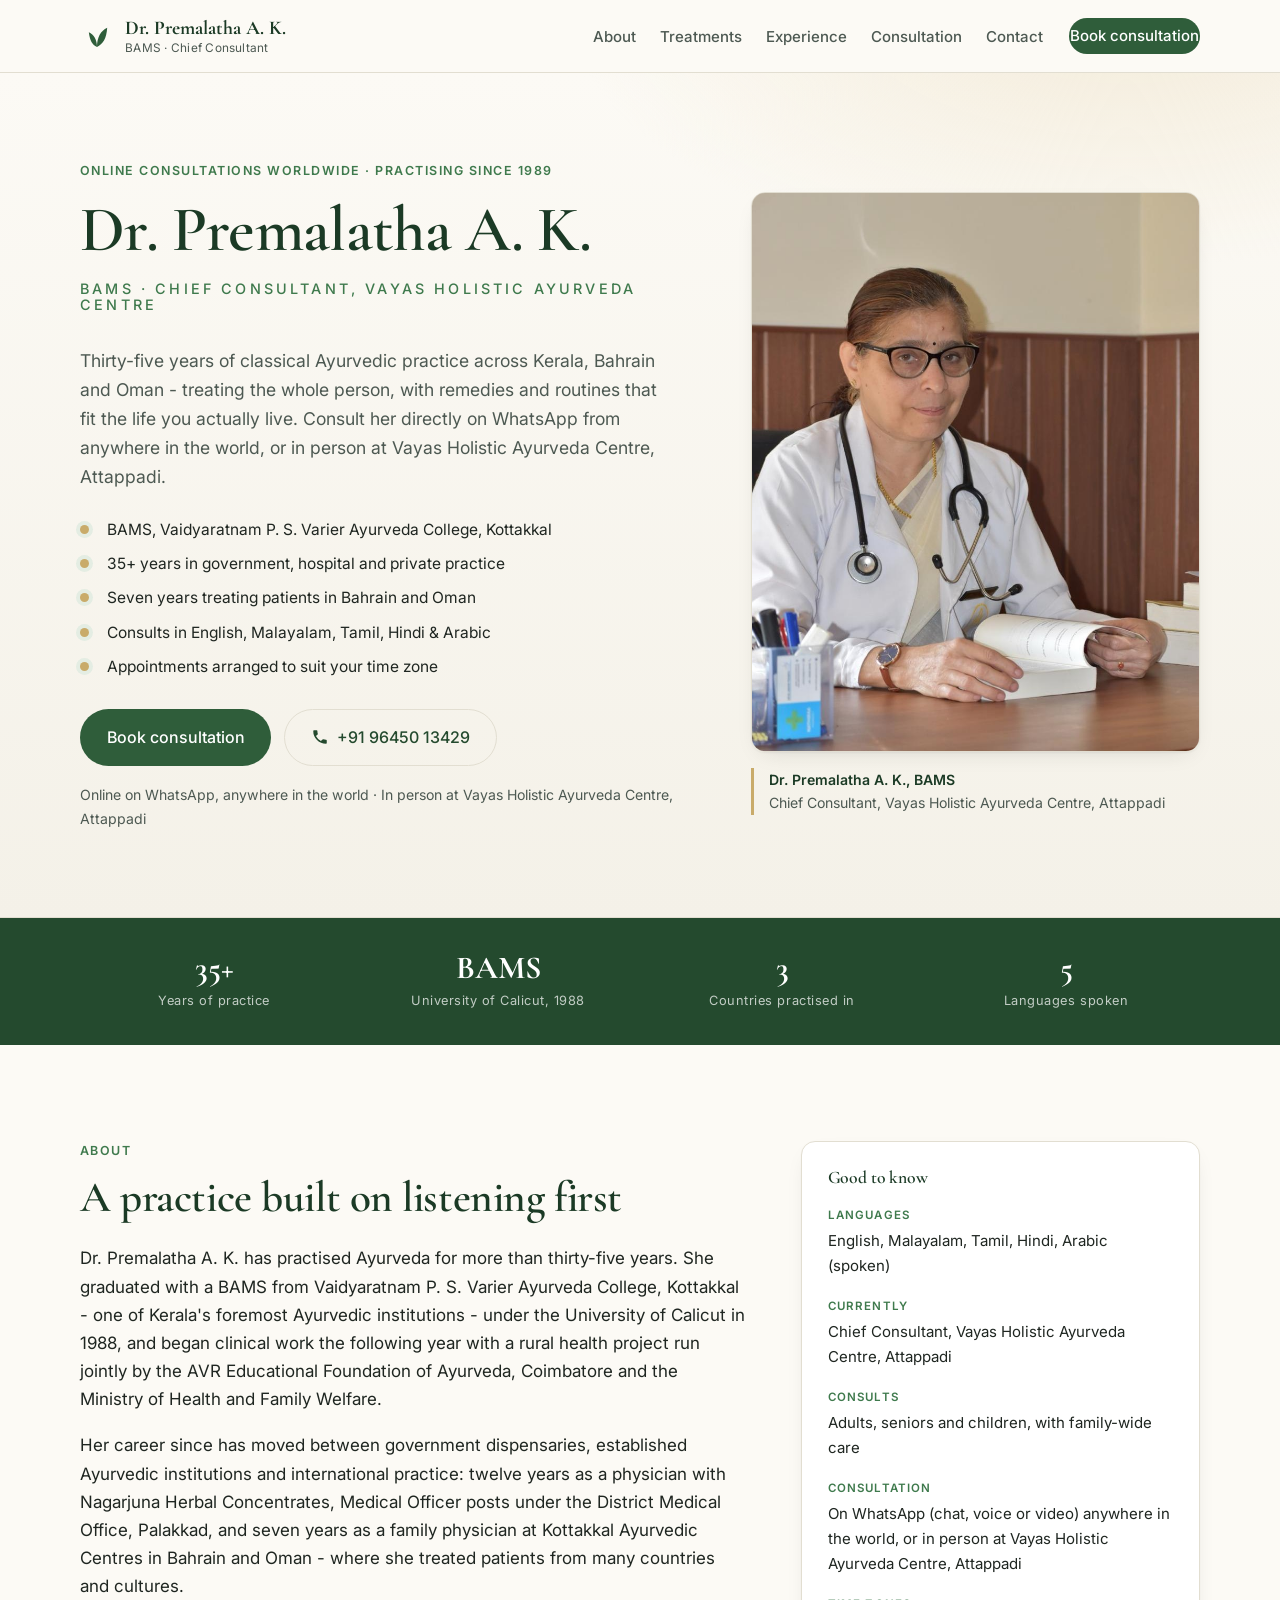
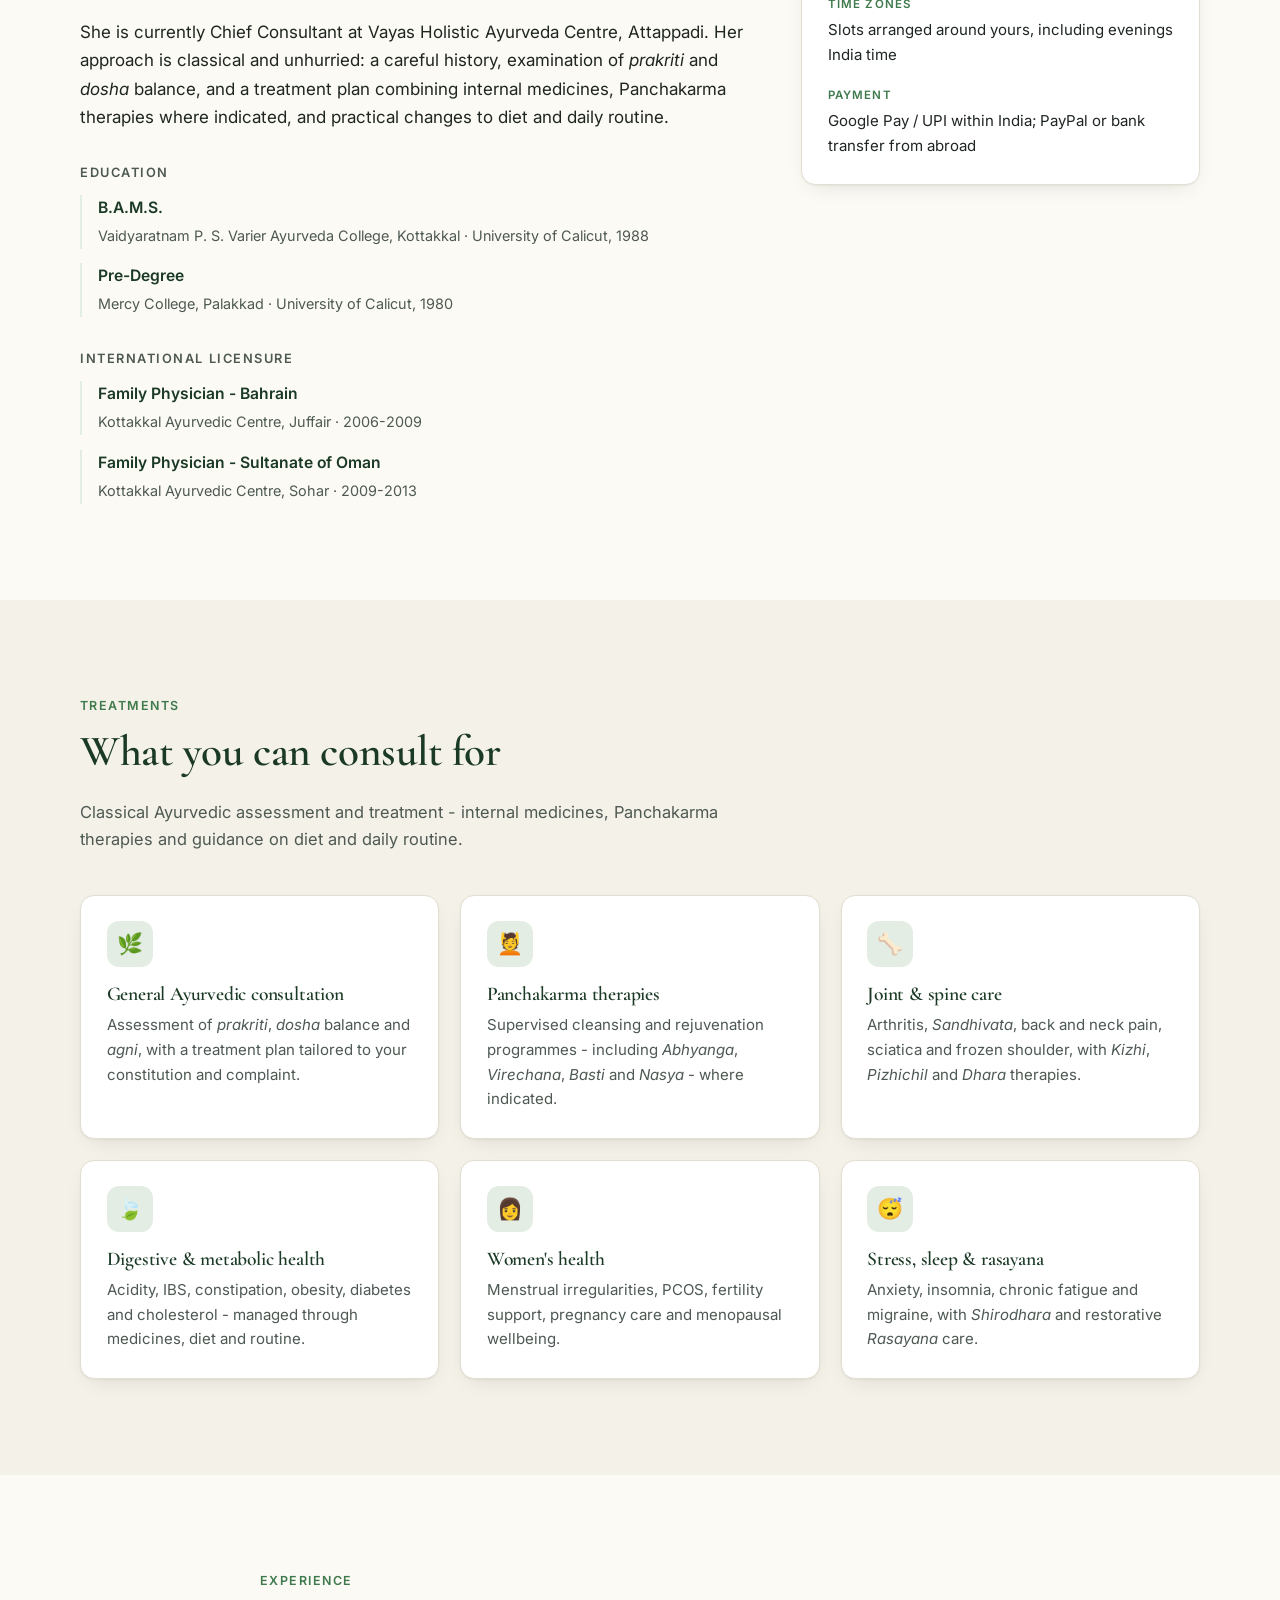
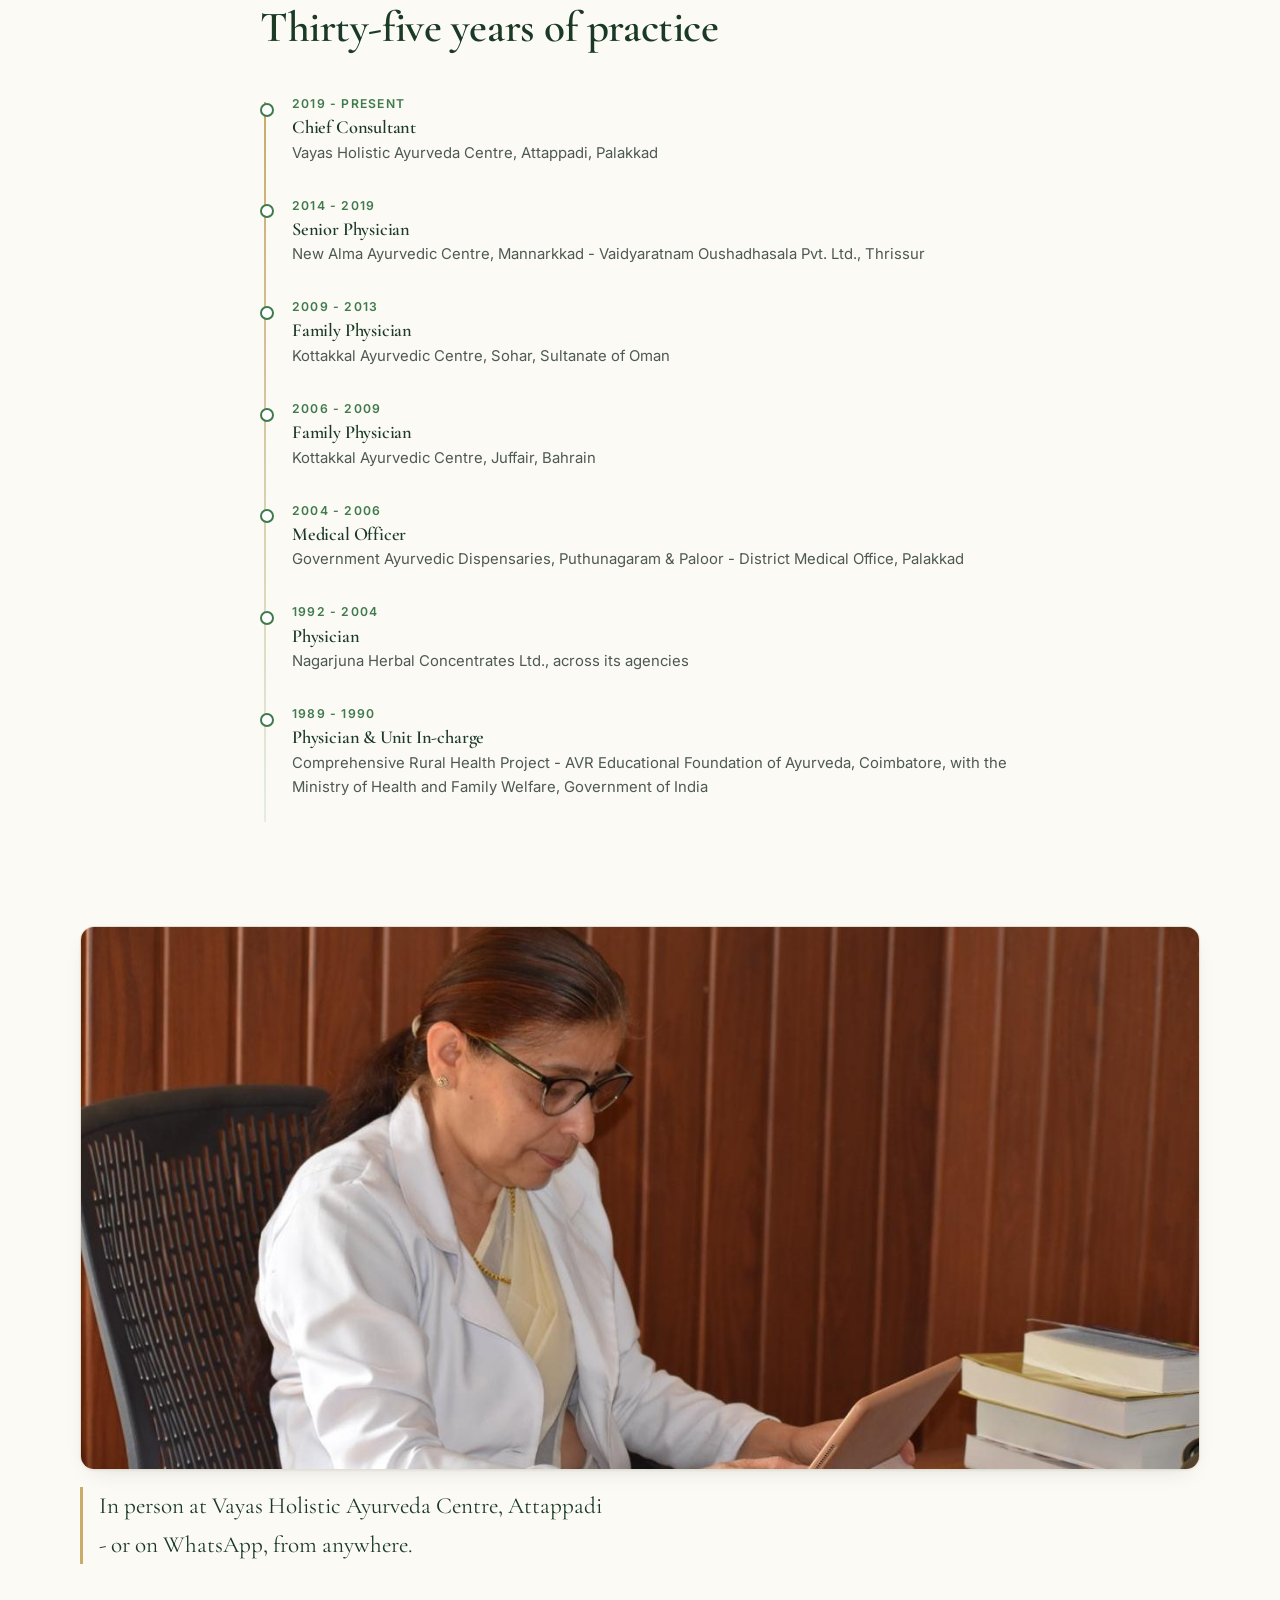
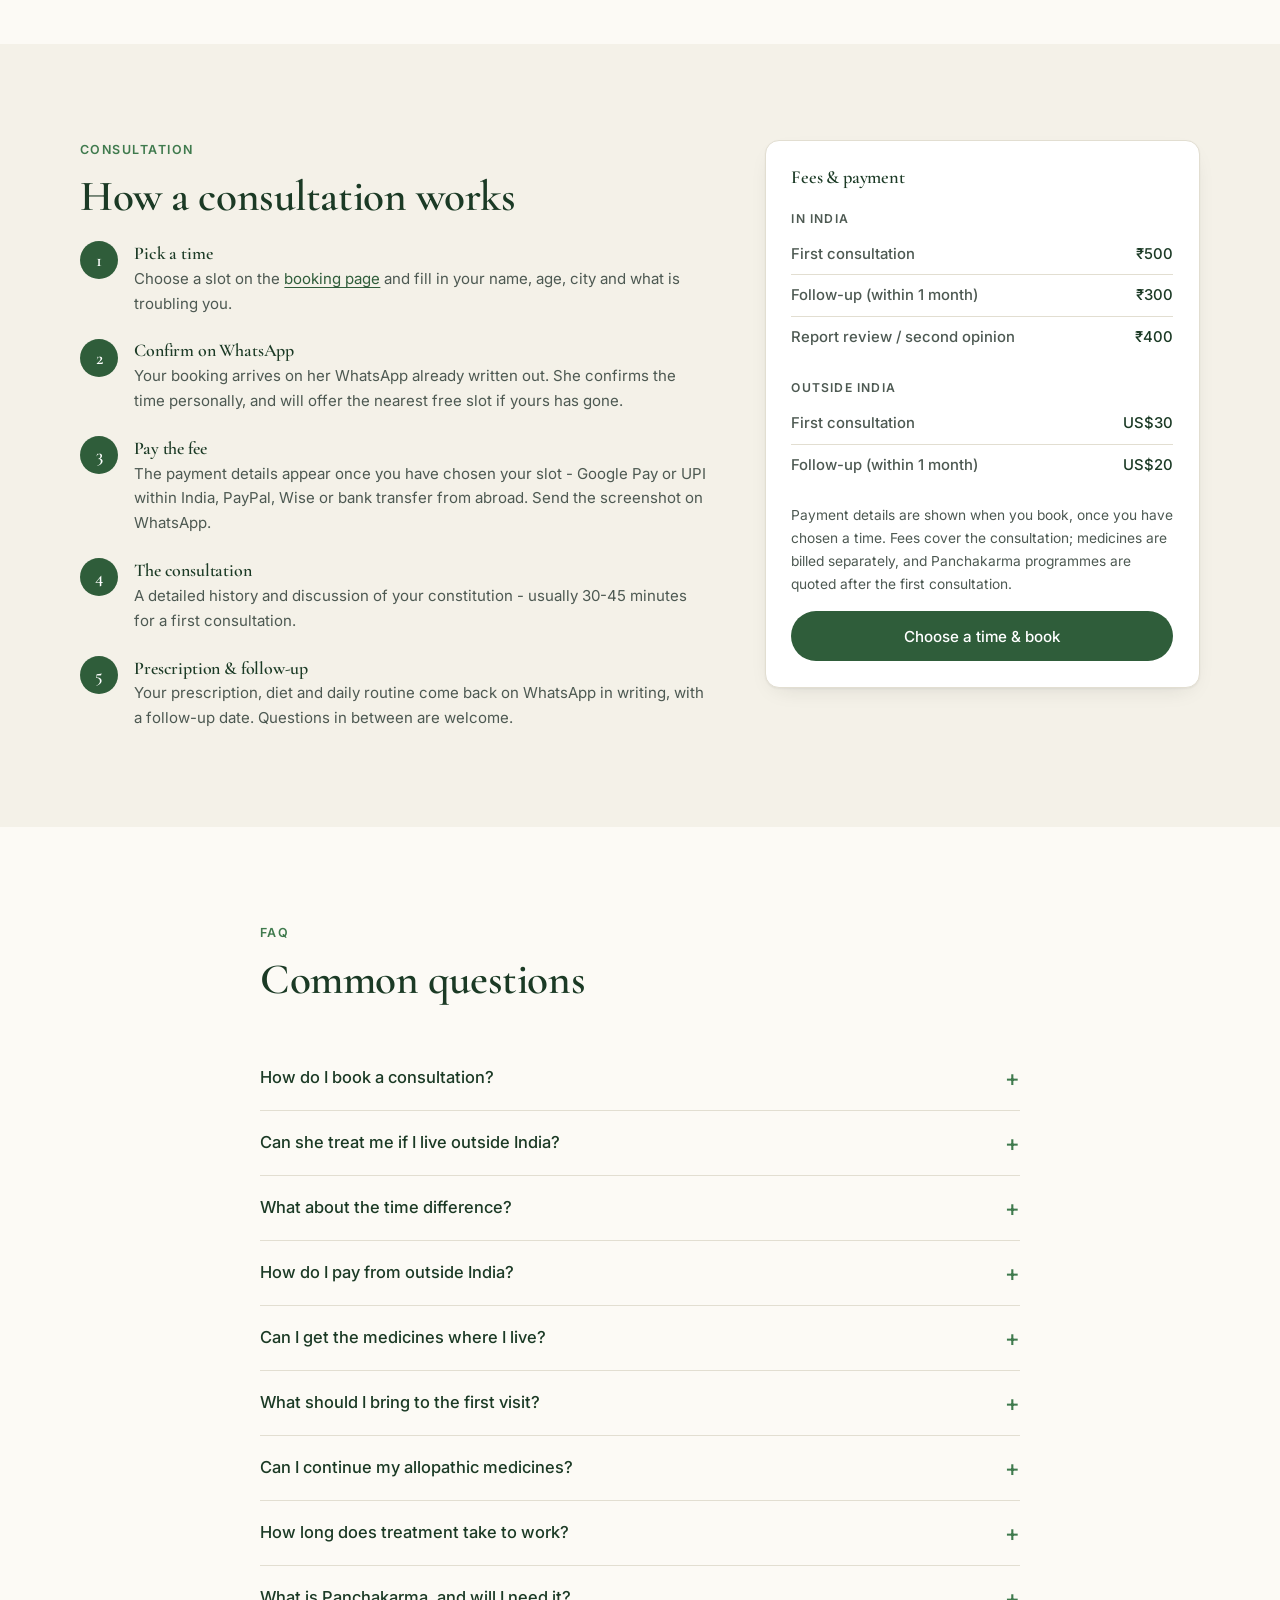
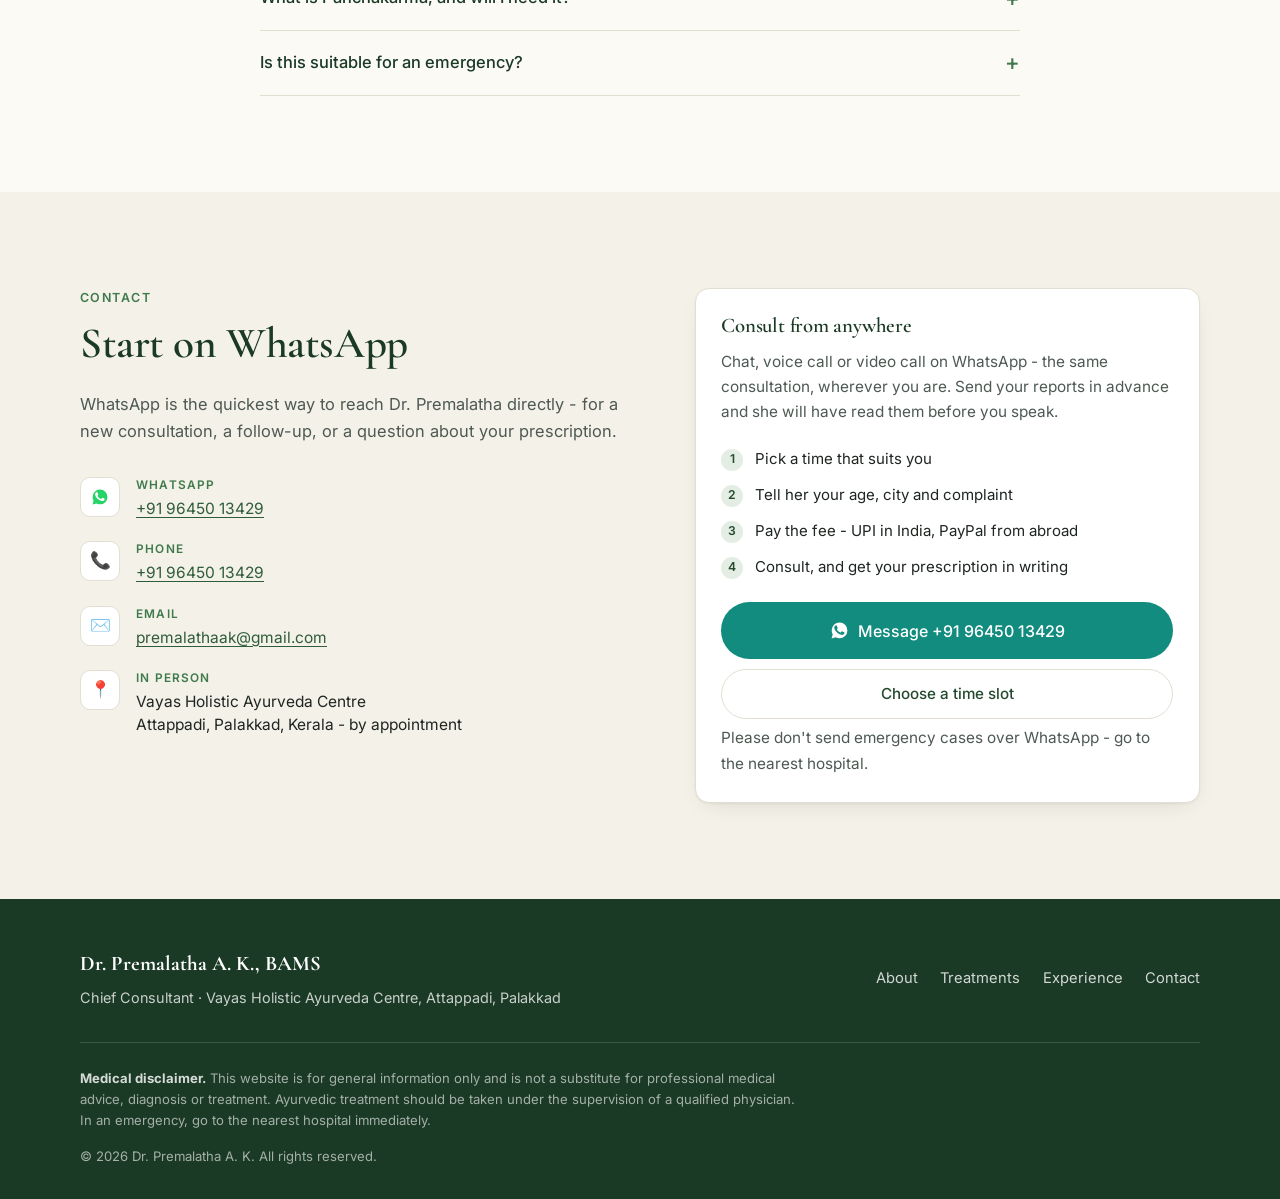
==== commit 44e2013e: "Chief Consultant at Vayas, and her real Google Pay QR Her current title is Chief Consultant, not Sen" ====
--- a/index.html
+++ b/index.html
@@ -3,11 +3,11 @@
 <head>
 <meta charset="utf-8">
 <meta name="viewport" content="width=device-width, initial-scale=1">
-<title>Dr. Premalatha A. K. - Senior Ayurveda Physician | Online consultations worldwide</title>
-<meta name="description" content="Dr. Premalatha A. K., BAMS - senior Ayurveda physician with 35+ years of practice in Kerala, Bahrain and Oman. Online consultations worldwide on WhatsApp, in English, Malayalam, Tamil, Hindi and Arabic.">
+<title>Dr. Premalatha A. K. - Chief Consultant, Vayas Holistic Ayurveda Centre | Online consultations worldwide</title>
+<meta name="description" content="Dr. Premalatha A. K., BAMS - Chief Consultant at Vayas Holistic Ayurveda Centre, Attappadi, with 35+ years of practice in Kerala, Bahrain and Oman. Online consultations worldwide on WhatsApp, in English, Malayalam, Tamil, Hindi and Arabic.">
 <meta name="theme-color" content="#2f5d3a">
-<meta property="og:title" content="Dr. Premalatha A. K. - Senior Ayurveda Physician">
-<meta property="og:description" content="Senior Ayurveda physician, 35+ years across India and the Gulf. Online consultations worldwide on WhatsApp.">
+<meta property="og:title" content="Dr. Premalatha A. K. - Chief Consultant, Vayas Holistic Ayurveda Centre">
+<meta property="og:description" content="Chief Consultant, Vayas Holistic Ayurveda Centre. 35+ years across India and the Gulf. Online consultations worldwide on WhatsApp.">
 <meta property="og:image" content="assets/img/dr-premalatha.jpg">
 <meta property="og:type" content="profile">
 <link rel="icon" href="data:image/svg+xml,<svg xmlns='http://www.w3.org/2000/svg' viewBox='0 0 100 100'><rect width='100' height='100' rx='24' fill='%232f5d3a'/><path d='M50 78c0-26 10-44 28-52-2 30-12 46-28 52zM50 78c0-20-8-34-22-40 2 23 9 35 22 40z' fill='%23d9c89a'/></svg>">
@@ -28,7 +28,7 @@
       </span>
       <span class="brand-text">
         <strong>Dr. Premalatha A. K.</strong>
-        <small>BAMS · Senior Ayurveda Physician</small>
+        <small>BAMS · Chief Consultant</small>
       </span>
     </a>
 
@@ -56,12 +56,13 @@
     <div class="wrap hero-grid">
       <div class="hero-copy">
         <p class="eyebrow">Online consultations worldwide · Practising since 1989</p>
-        <h1>Dr. Premalatha A. K. <span class="degrees">BAMS · Senior Ayurveda Physician</span></h1>
+        <h1>Dr. Premalatha A. K. <span class="degrees">BAMS · Chief Consultant, Vayas Holistic Ayurveda Centre</span></h1>
         <p class="lede">
           Thirty-five years of classical Ayurvedic practice across Kerala, Bahrain
           and Oman - treating the whole person, with remedies and routines that fit
           the life you actually live. Consult her directly on WhatsApp from
-          anywhere in the world, or in person at Attappadi.
+          anywhere in the world, or in person at Vayas Holistic Ayurveda Centre,
+          Attappadi.
         </p>
 
         <ul class="hero-points">
@@ -79,7 +80,7 @@
             +91 96450 13429
           </a>
         </div>
-        <p class="hero-note">Online on WhatsApp, anywhere in the world · In person at Attappadi, Palakkad</p>
+        <p class="hero-note">Online on WhatsApp, anywhere in the world · In person at Vayas Holistic Ayurveda Centre, Attappadi</p>
       </div>
 
       <figure class="hero-photo">
@@ -88,7 +89,7 @@
              width="853" height="1066" fetchpriority="high">
         <figcaption>
           <strong>Dr. Premalatha A. K., BAMS</strong>
-          Senior Ayurveda Physician, Vayas Holistic Ayurveda Centre, Attappadi
+          Chief Consultant, Vayas Holistic Ayurveda Centre, Attappadi
         </figcaption>
       </figure>
     </div>
@@ -127,8 +128,8 @@
           patients from many countries and cultures.
         </p>
         <p>
-          She is currently Senior Ayurveda Physician at Vayas Holistic Ayurveda
-          Centre, Attappadi. Her approach is classical and unhurried: a careful
+          She is currently Chief Consultant at Vayas Holistic Ayurveda Centre,
+          Attappadi. Her approach is classical and unhurried: a careful
           history, examination of <em>prakriti</em> and <em>dosha</em> balance, and a
           treatment plan combining internal medicines, Panchakarma therapies where
           indicated, and practical changes to diet and daily routine.
@@ -153,11 +154,11 @@
           <dt>Languages</dt>
           <dd>English, Malayalam, Tamil, Hindi, Arabic (spoken)</dd>
           <dt>Currently</dt>
-          <dd>Senior Ayurveda Physician, Vayas Holistic Ayurveda Centre, Attappadi</dd>
+          <dd>Chief Consultant, Vayas Holistic Ayurveda Centre, Attappadi</dd>
           <dt>Consults</dt>
           <dd>Adults, seniors and children, with family-wide care</dd>
           <dt>Consultation</dt>
-          <dd>On WhatsApp (chat, voice or video) anywhere in the world, or in person at Attappadi</dd>
+          <dd>On WhatsApp (chat, voice or video) anywhere in the world, or in person at Vayas Holistic Ayurveda Centre, Attappadi</dd>
           <dt>Time zones</dt>
           <dd>Slots arranged around yours, including evenings India time</dd>
           <dt>Payment</dt>
@@ -226,7 +227,7 @@
       <ol class="timeline">
         <li>
           <span class="when">2019 - present</span>
-          <h3>Senior Ayurveda Physician</h3>
+          <h3>Chief Consultant</h3>
           <p>Vayas Holistic Ayurveda Centre, Attappadi, Palakkad</p>
         </li>
         <li>
@@ -270,7 +271,7 @@
         <img src="assets/img/at-work.jpg"
              alt="Dr. Premalatha at her consulting desk, reading a patient's notes"
              width="1280" height="620" loading="lazy">
-        <figcaption>In person at Attappadi, Palakkad - or on WhatsApp, from anywhere.</figcaption>
+        <figcaption>In person at Vayas Holistic Ayurveda Centre, Attappadi - or on WhatsApp, from anywhere.</figcaption>
       </figure>
     </div>
   </section>
@@ -431,6 +432,7 @@
             <span class="ico" aria-hidden="true">📍</span>
             <div>
               <strong>In person</strong>
+              Vayas Holistic Ayurveda Centre<br>
               Attappadi, Palakkad, Kerala - by appointment
               <!-- TODO: add the street address if she wants in-person patients to find it -->
             </div>
@@ -465,7 +467,7 @@
   <div class="wrap footer-inner">
     <div>
       <strong>Dr. Premalatha A. K., BAMS</strong>
-      <p>Senior Ayurveda Physician · Vayas Holistic Ayurveda Centre, Attappadi, Palakkad</p>
+      <p>Chief Consultant · Vayas Holistic Ayurveda Centre, Attappadi, Palakkad</p>
     </div>
     <nav aria-label="Footer">
       <a href="#about">About</a>
--- a/assets/css/style.css
+++ b/assets/css/style.css
@@ -461,14 +461,7 @@
 }
 
 .upi { display: flex; gap: 1.1rem; align-items: center; margin: .2rem 0 1rem; }
-.qr-placeholder {
-  flex: none; width: 118px; height: 118px;
-  display: grid; place-content: center; text-align: center; gap: .2rem;
-  border: 2px dashed var(--line); border-radius: 10px;
-  color: var(--ink-soft); font-size: .8rem;
-}
-.qr-placeholder small { font-size: .62rem; opacity: .75; line-height: 1.3; }
-.upi-qr { width: 118px; height: 118px; border-radius: 10px; border: 1px solid var(--line); }
+.upi-qr { flex: none; width: 118px; height: 118px; border-radius: 10px; border: 1px solid var(--line); }
 .upi-id { margin: 0; font-size: .9rem; }
 .upi-id span {
   display: block; font-size: .68rem; font-weight: 600; letter-spacing: .1em;
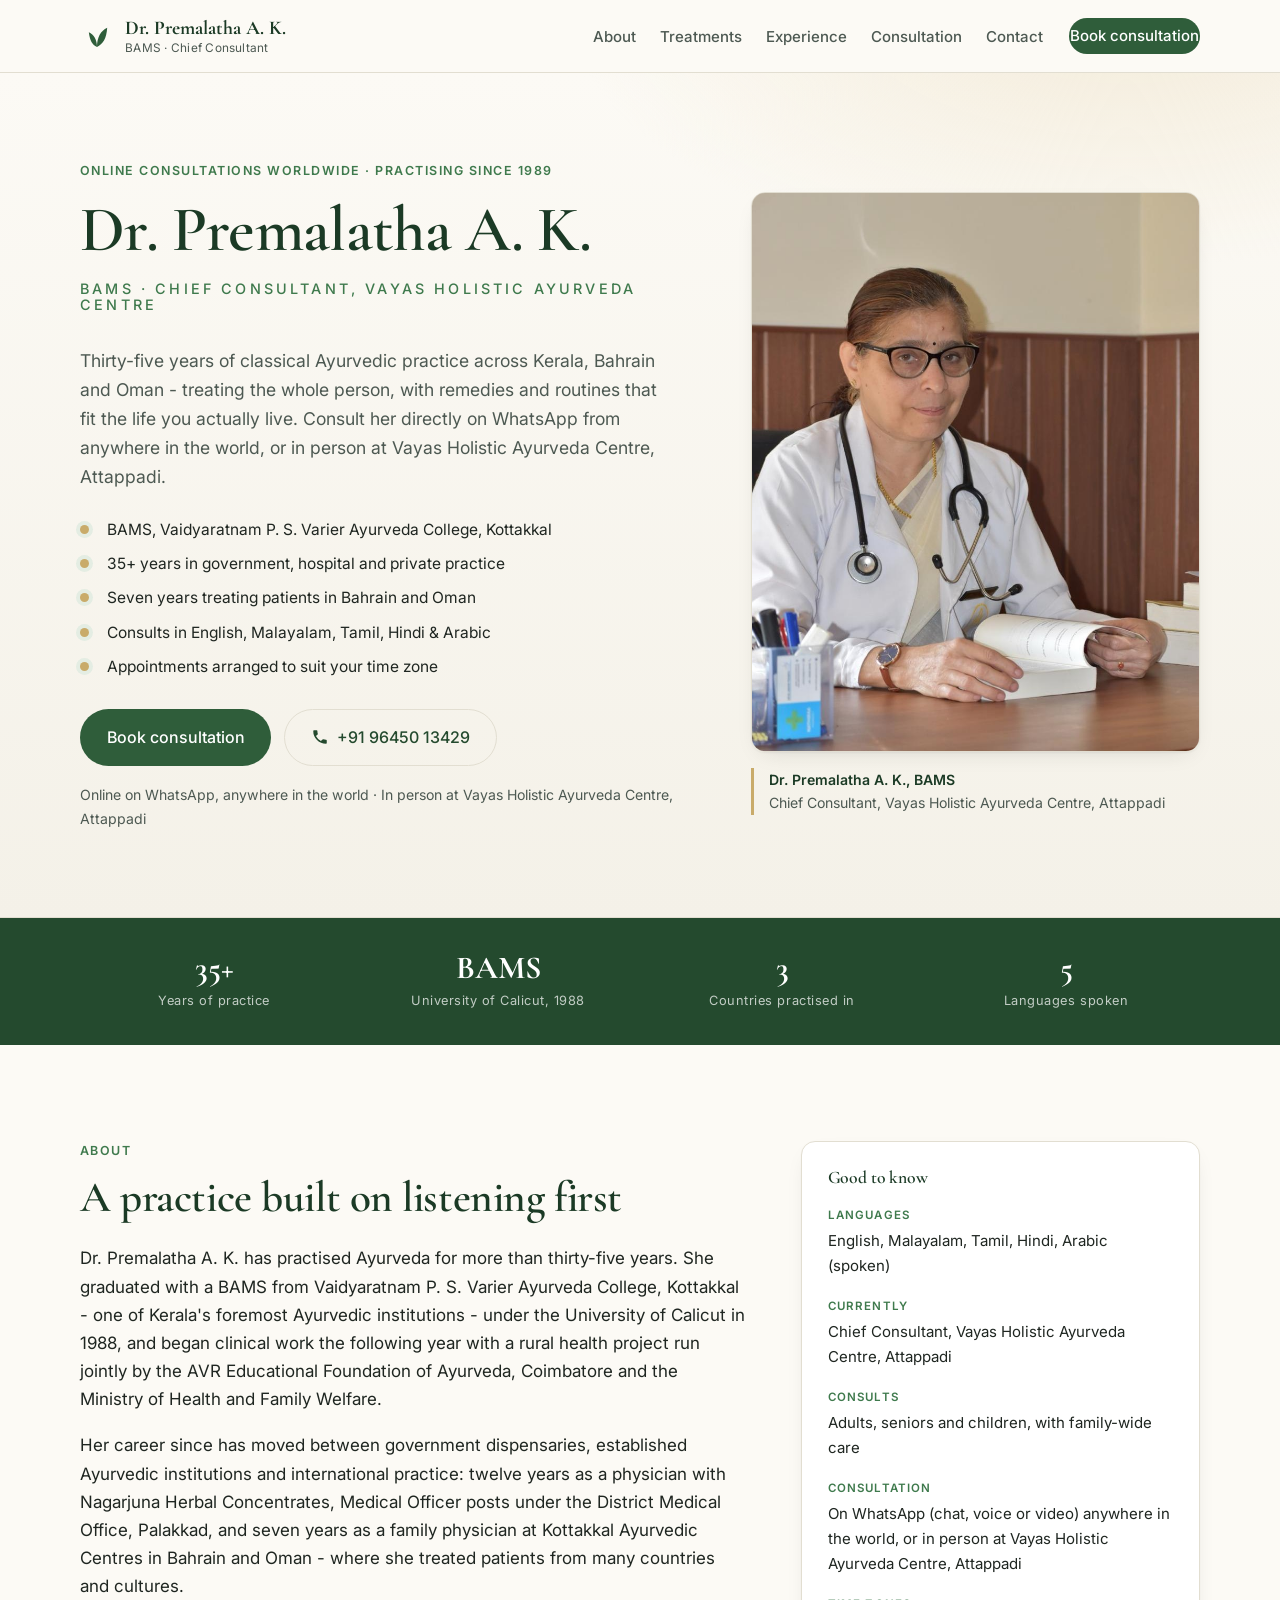
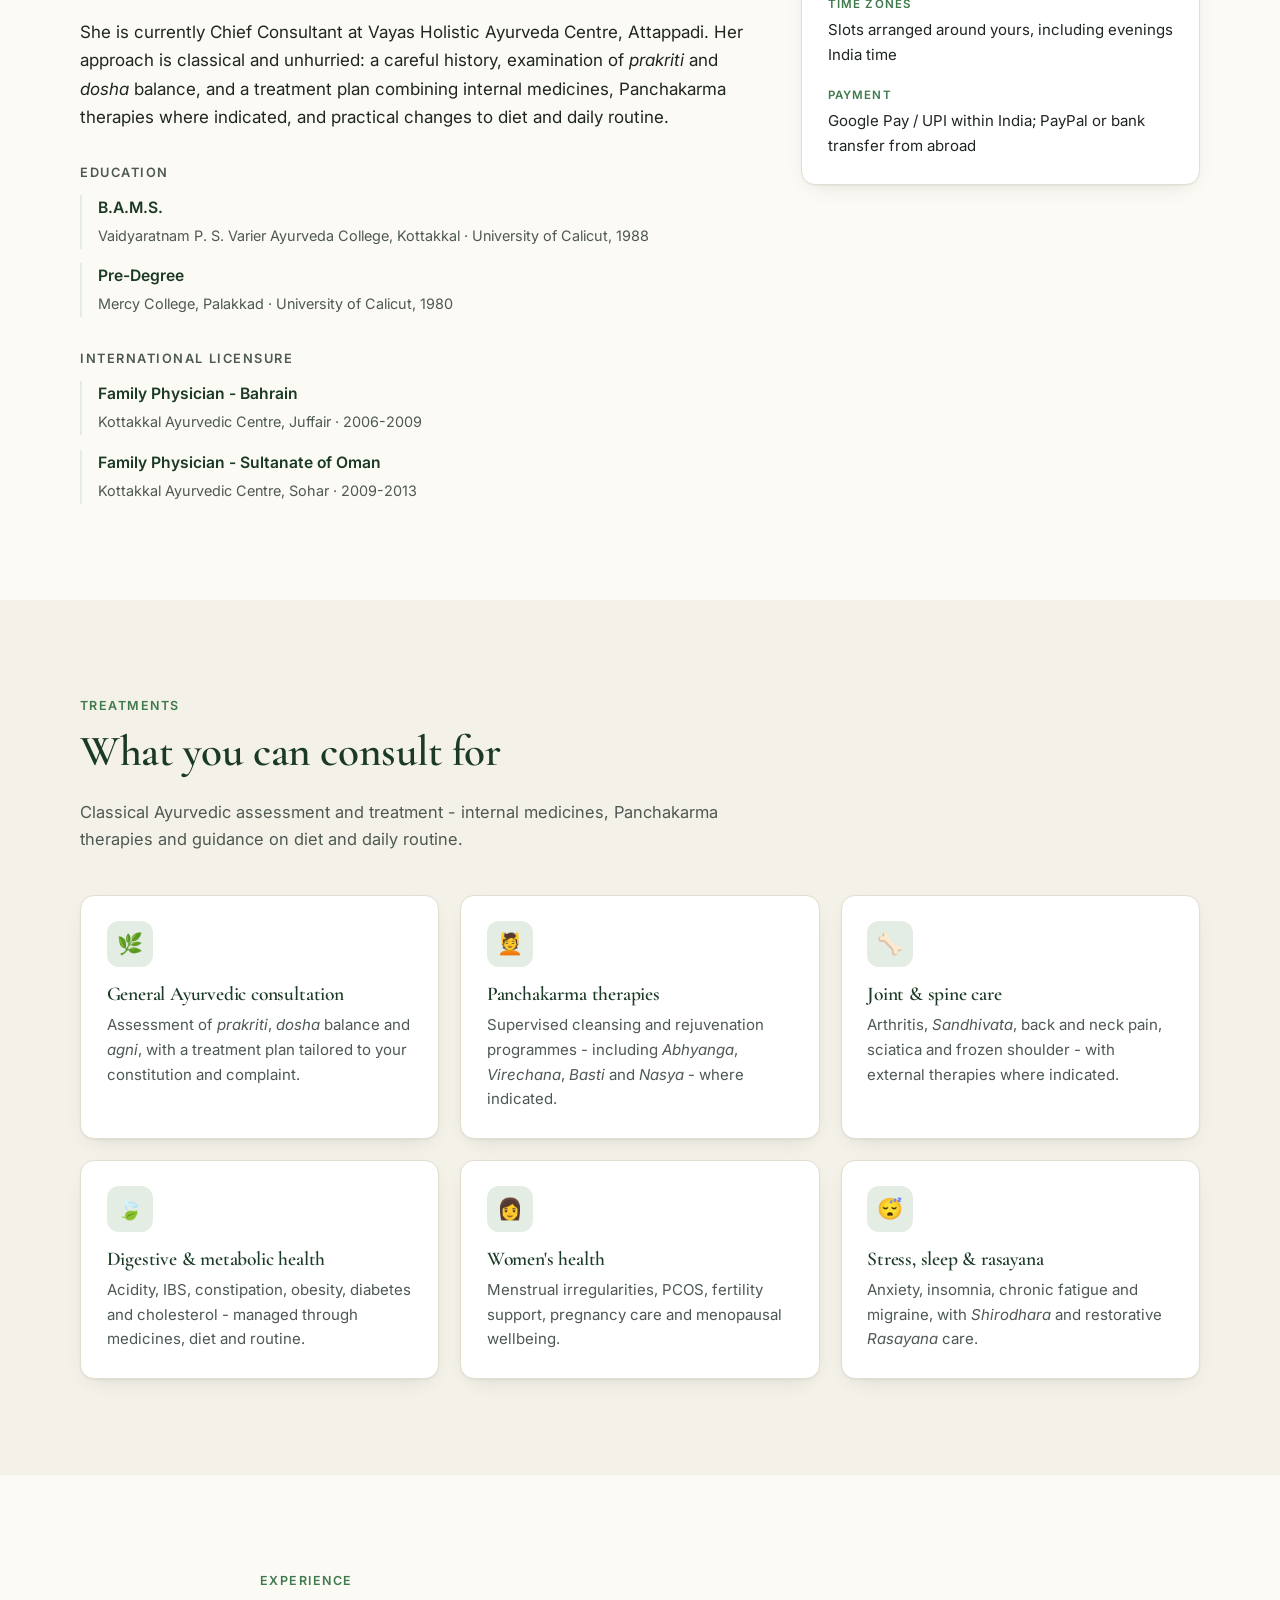
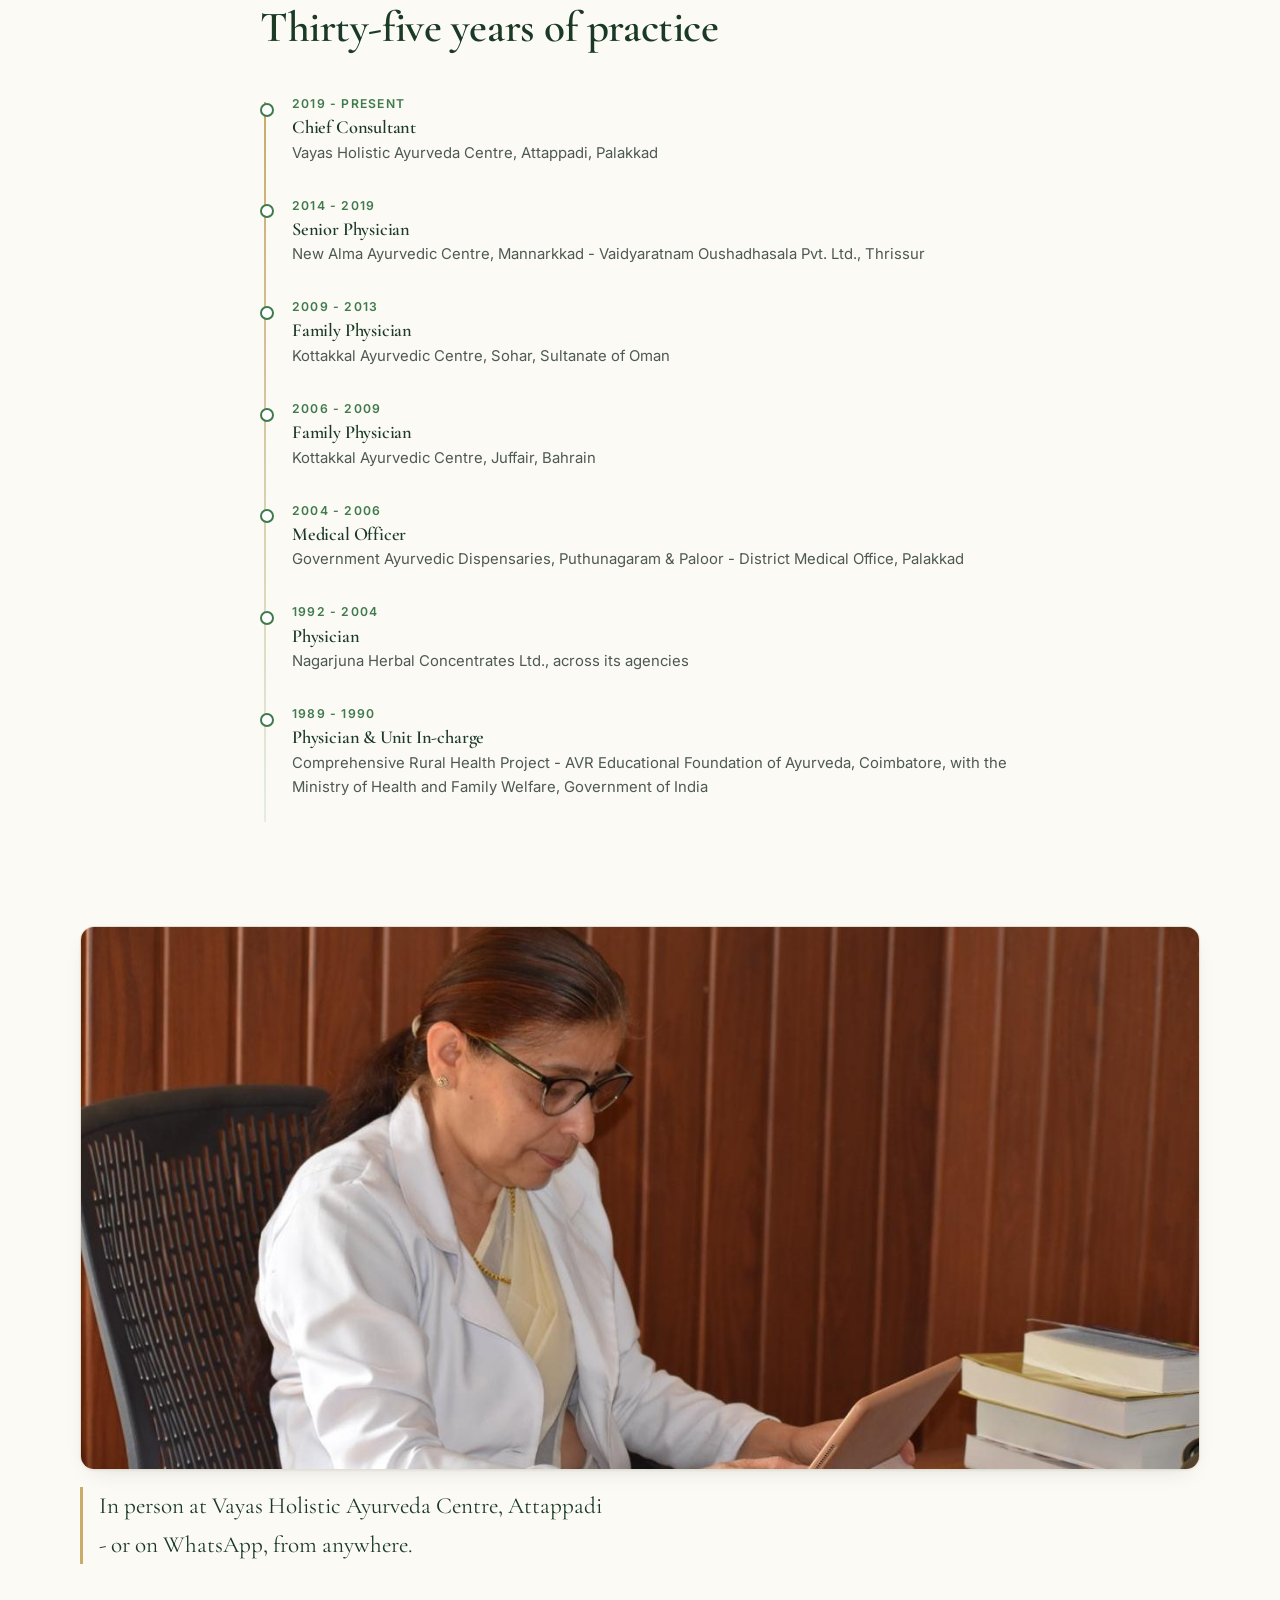
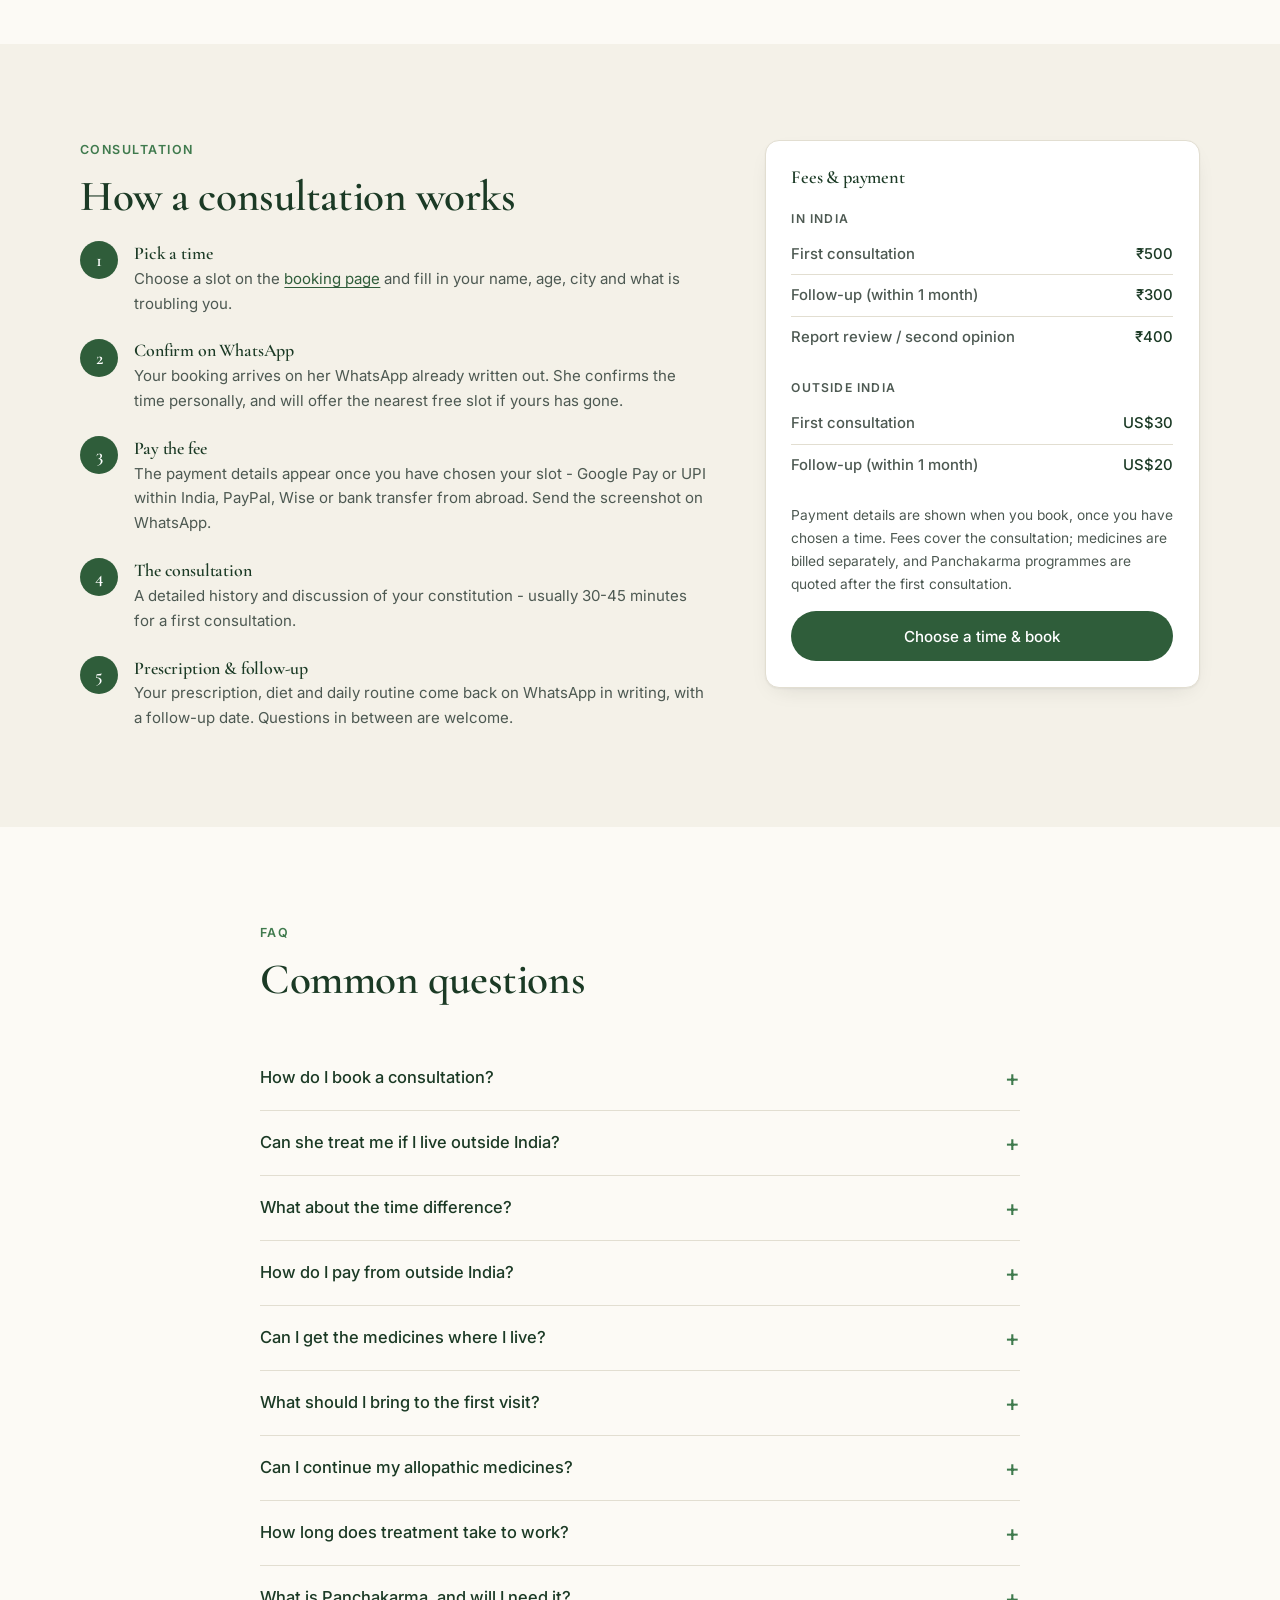
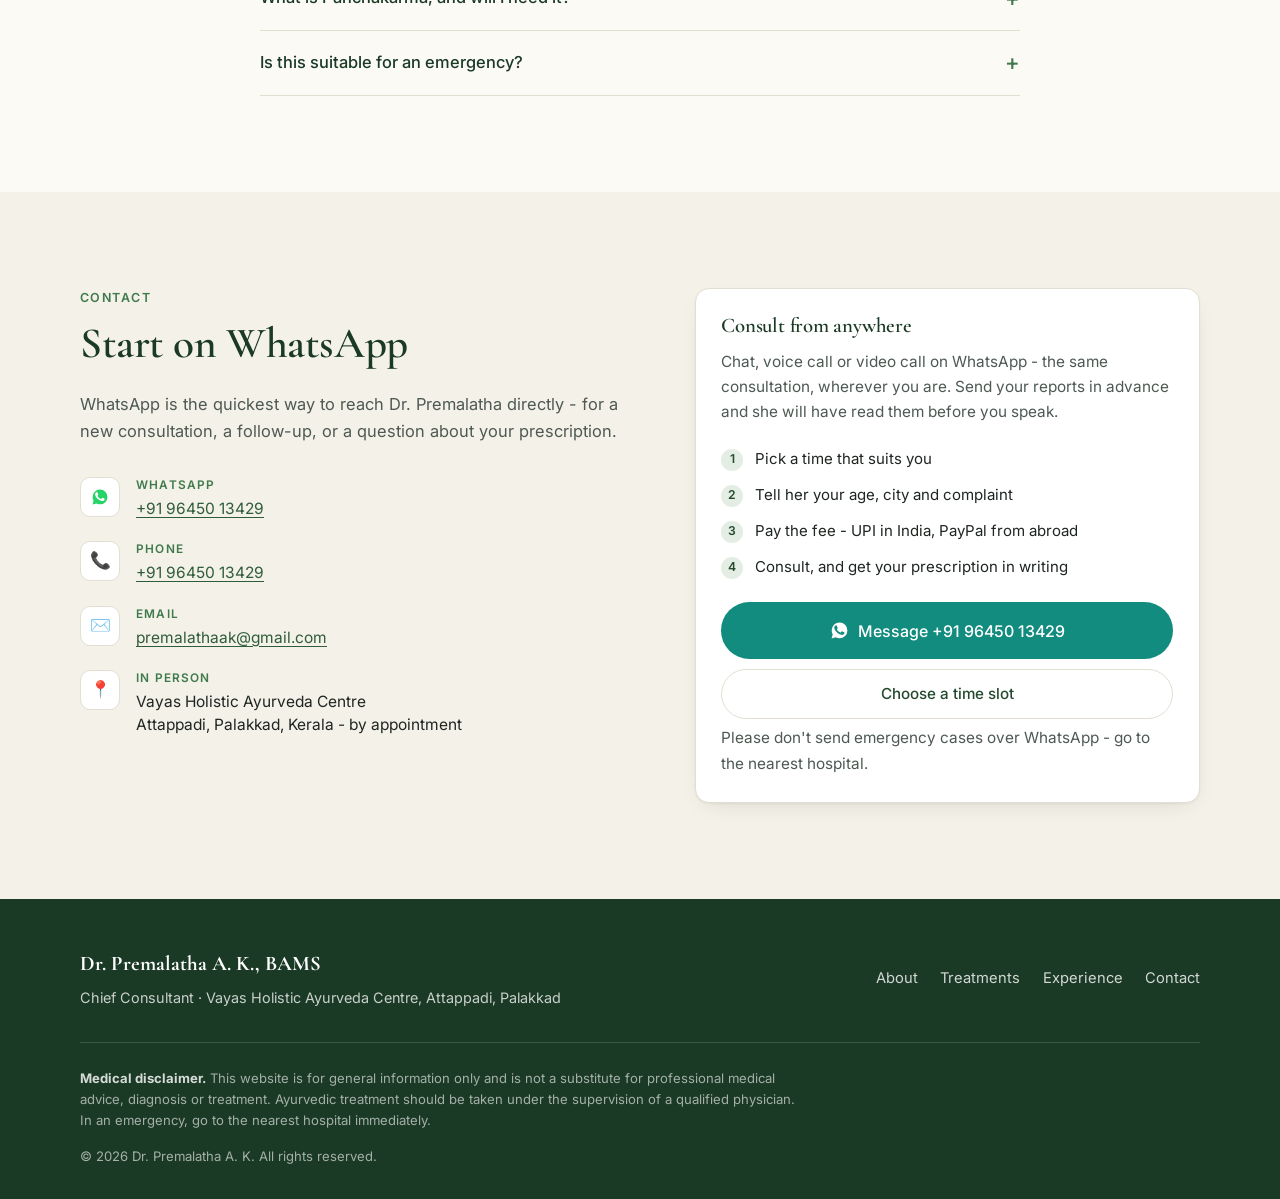
==== commit 87033bcb: "Stop naming specific therapies on the joint care card Kizhi, Pizhichil and Dhara are replaced by "ex" ====
--- a/index.html
+++ b/index.html
@@ -195,7 +195,7 @@
         <article class="card service">
           <span class="ico" aria-hidden="true">🦴</span>
           <h3>Joint &amp; spine care</h3>
-          <p>Arthritis, <em>Sandhivata</em>, back and neck pain, sciatica and frozen shoulder, with <em>Kizhi</em>, <em>Pizhichil</em> and <em>Dhara</em> therapies.</p>
+          <p>Arthritis, <em>Sandhivata</em>, back and neck pain, sciatica and frozen shoulder - with external therapies where indicated.</p>
         </article>
         <article class="card service">
           <span class="ico" aria-hidden="true">🍃</span>
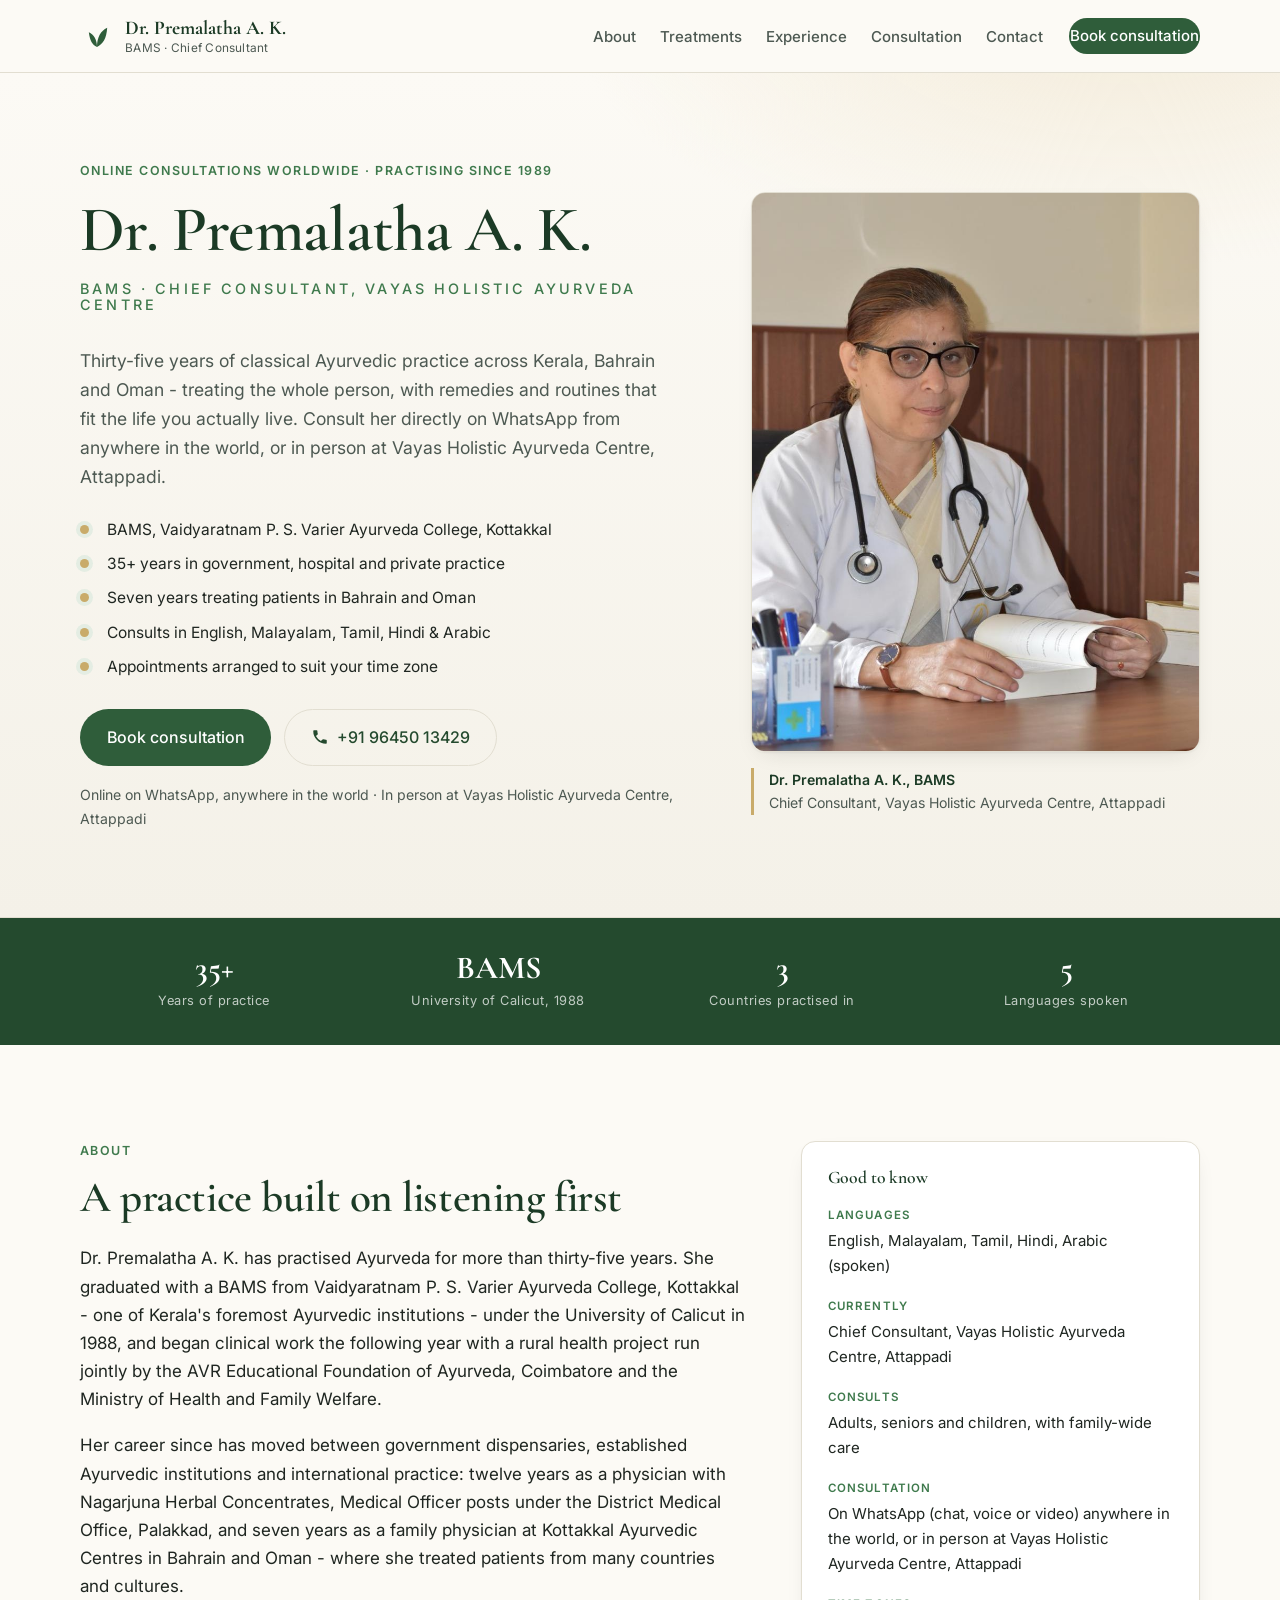
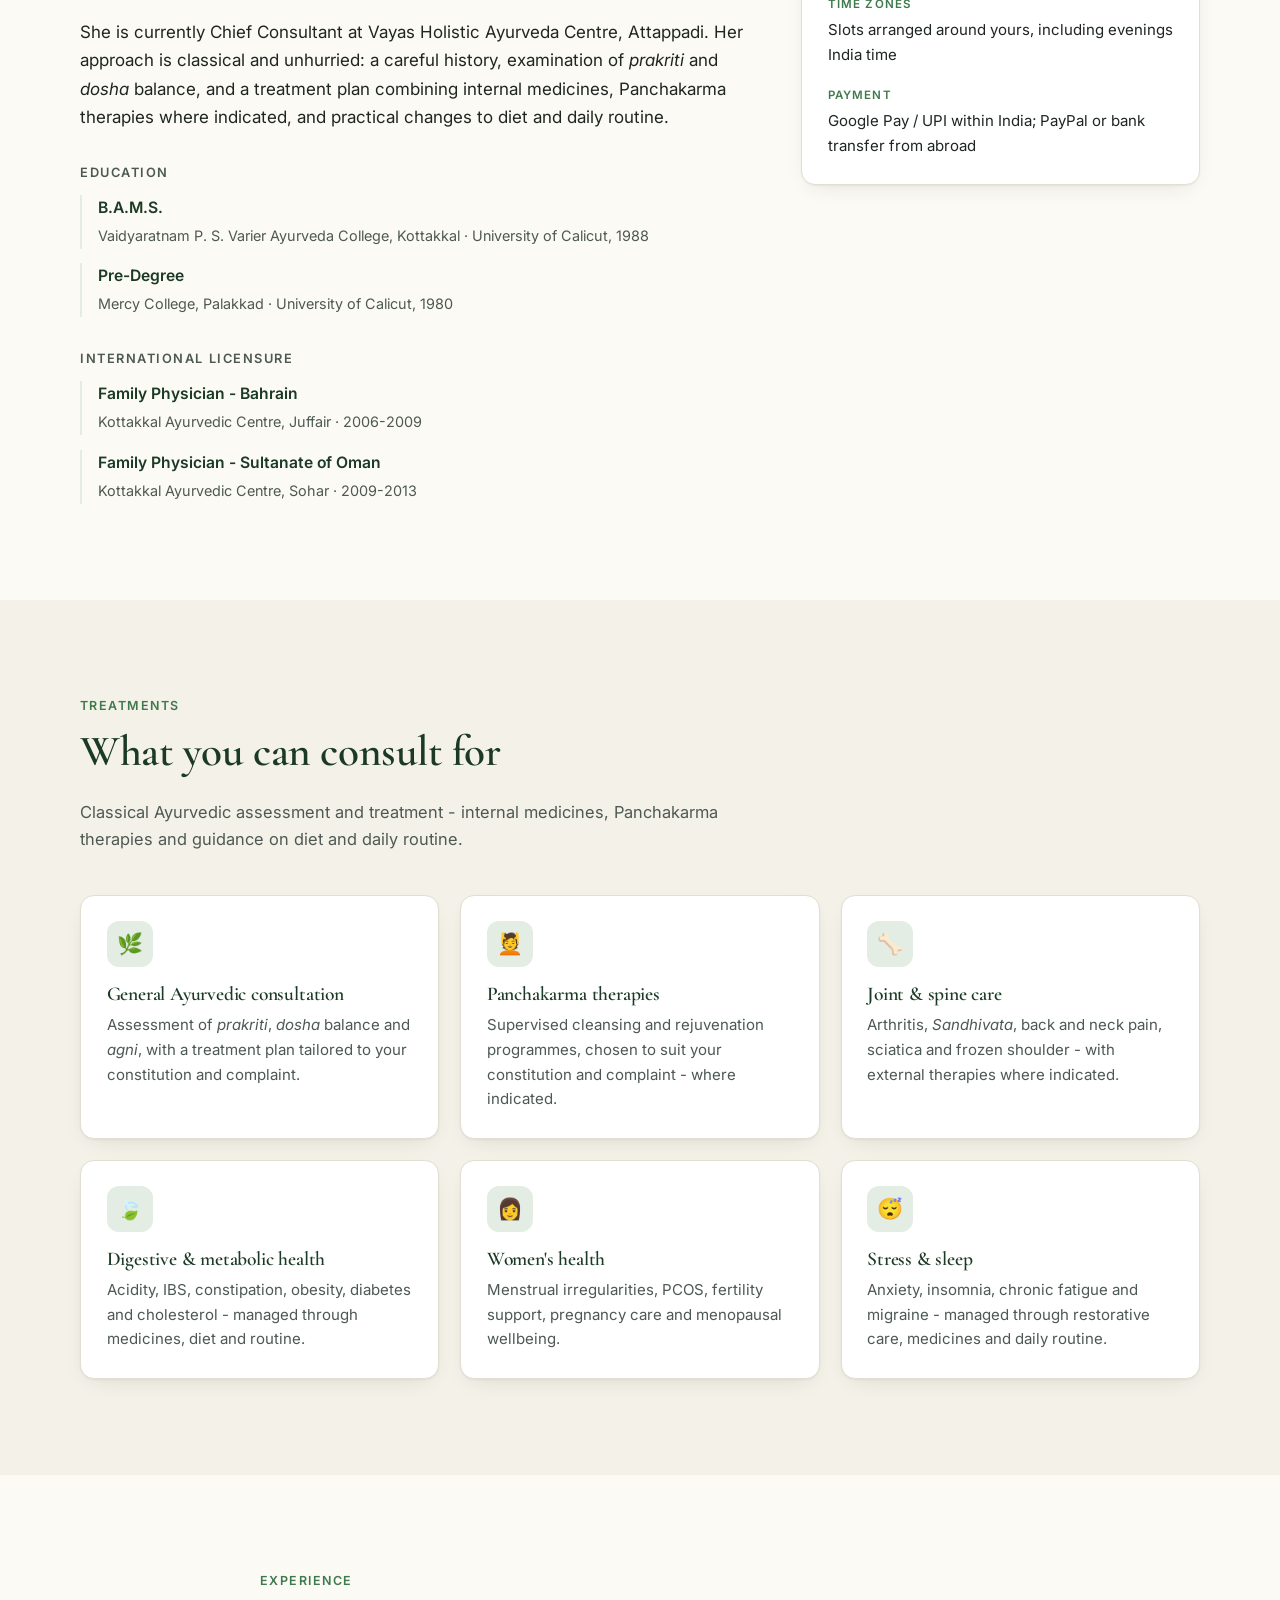
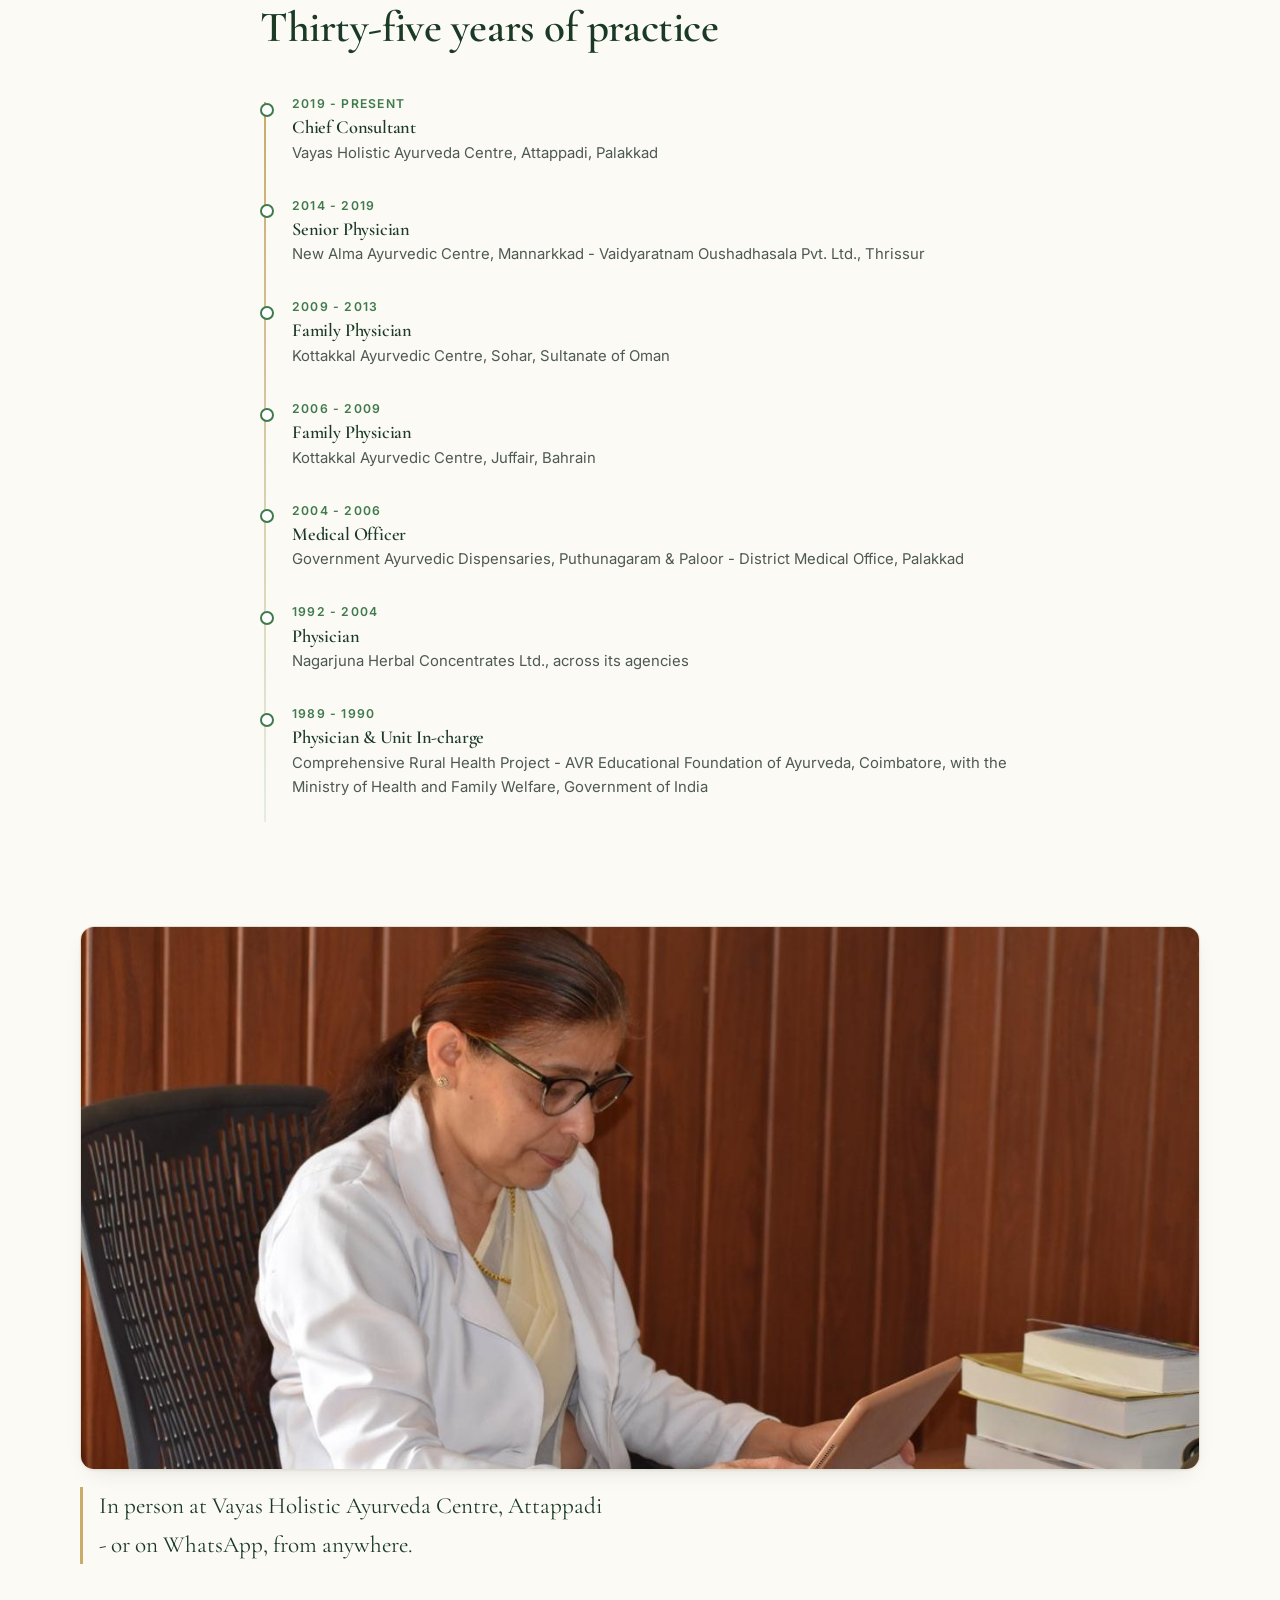
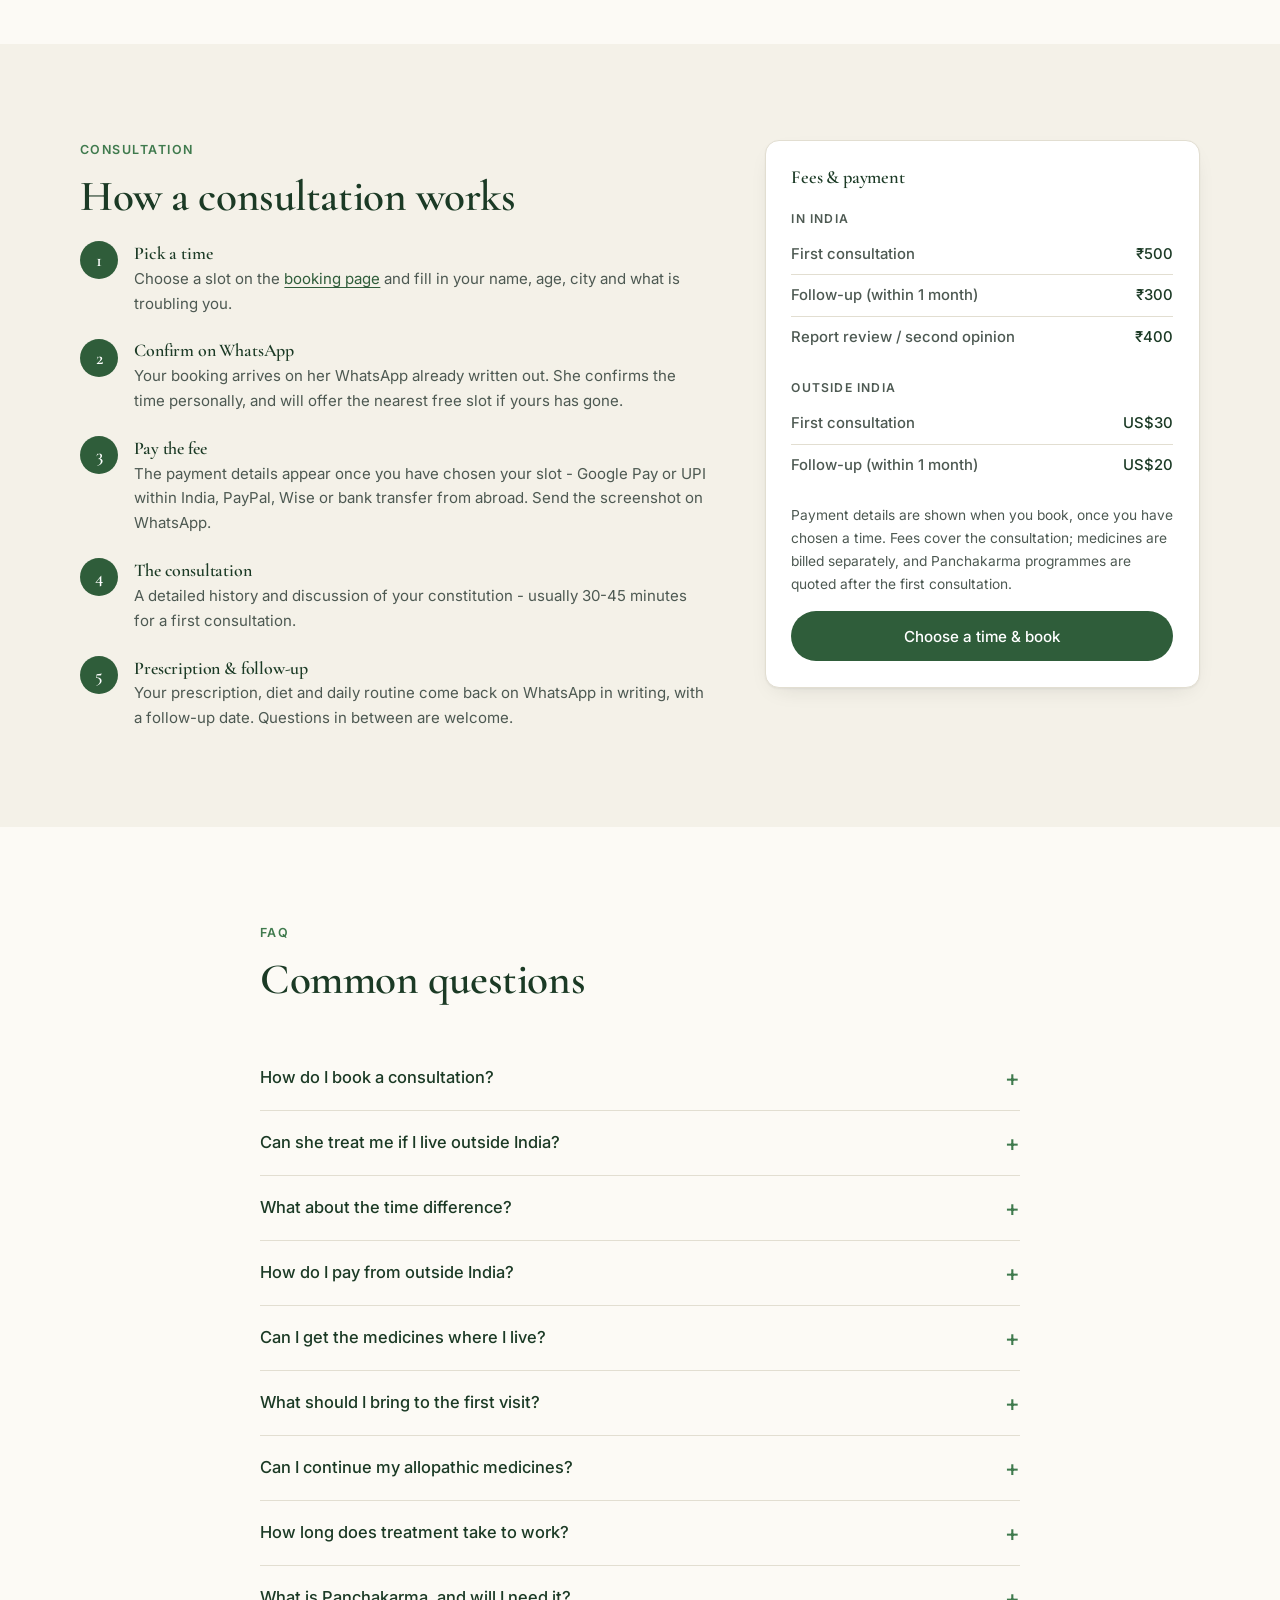
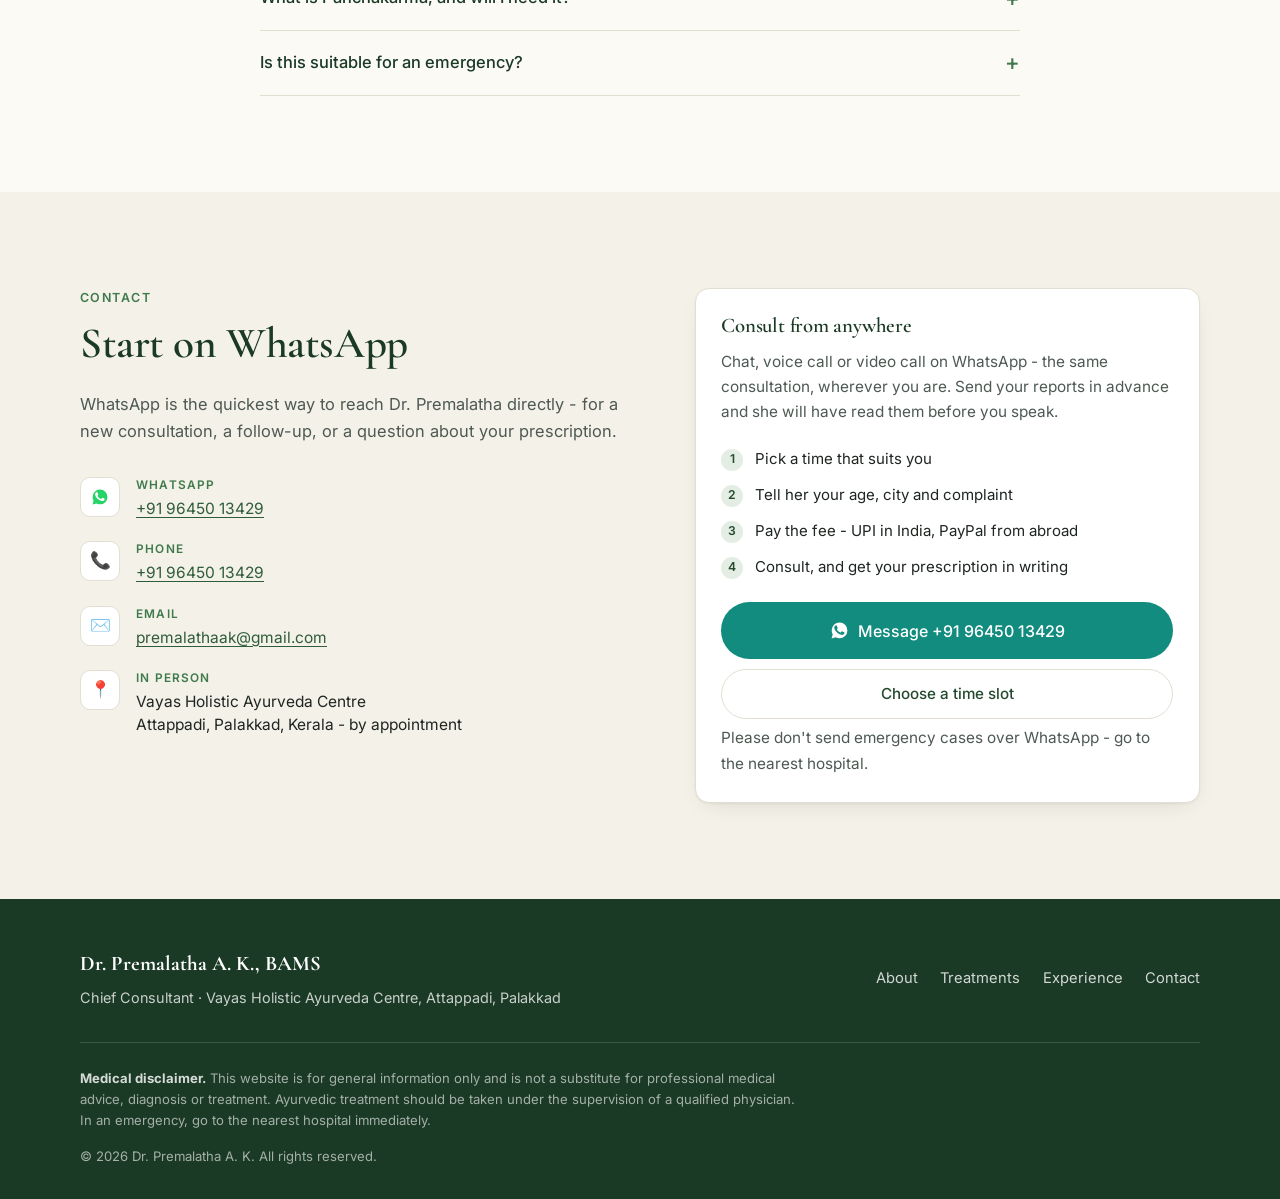
==== commit 42e62717: "Stop naming therapies on the remaining two cards Abhyanga, Virechana, Basti and Nasya give way to "c" ====
--- a/index.html
+++ b/index.html
@@ -190,7 +190,7 @@
         <article class="card service">
           <span class="ico" aria-hidden="true">💆</span>
           <h3>Panchakarma therapies</h3>
-          <p>Supervised cleansing and rejuvenation programmes - including <em>Abhyanga</em>, <em>Virechana</em>, <em>Basti</em> and <em>Nasya</em> - where indicated.</p>
+          <p>Supervised cleansing and rejuvenation programmes, chosen to suit your constitution and complaint - where indicated.</p>
         </article>
         <article class="card service">
           <span class="ico" aria-hidden="true">🦴</span>
@@ -209,8 +209,8 @@
         </article>
         <article class="card service">
           <span class="ico" aria-hidden="true">😴</span>
-          <h3>Stress, sleep &amp; rasayana</h3>
-          <p>Anxiety, insomnia, chronic fatigue and migraine, with <em>Shirodhara</em> and restorative <em>Rasayana</em> care.</p>
+          <h3>Stress &amp; sleep</h3>
+          <p>Anxiety, insomnia, chronic fatigue and migraine - managed through restorative care, medicines and daily routine.</p>
         </article>
       </div>
     </div>
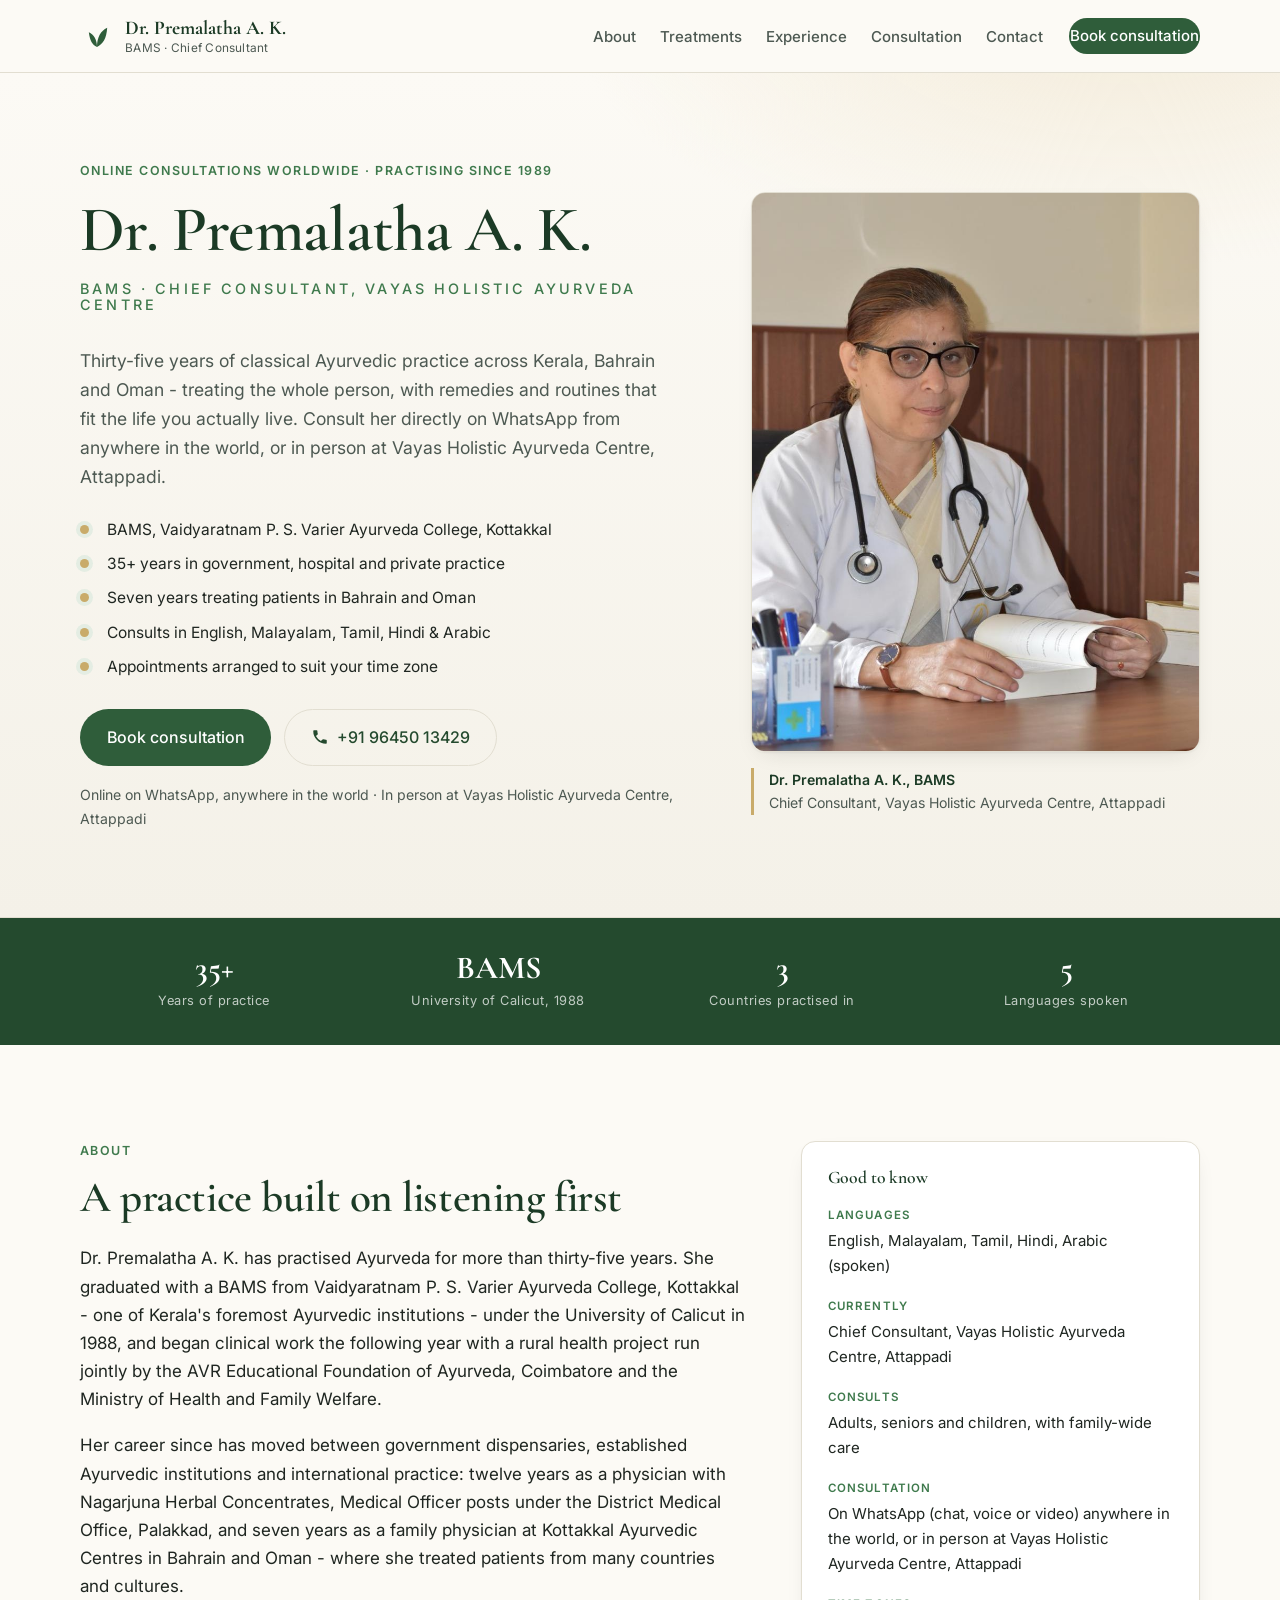
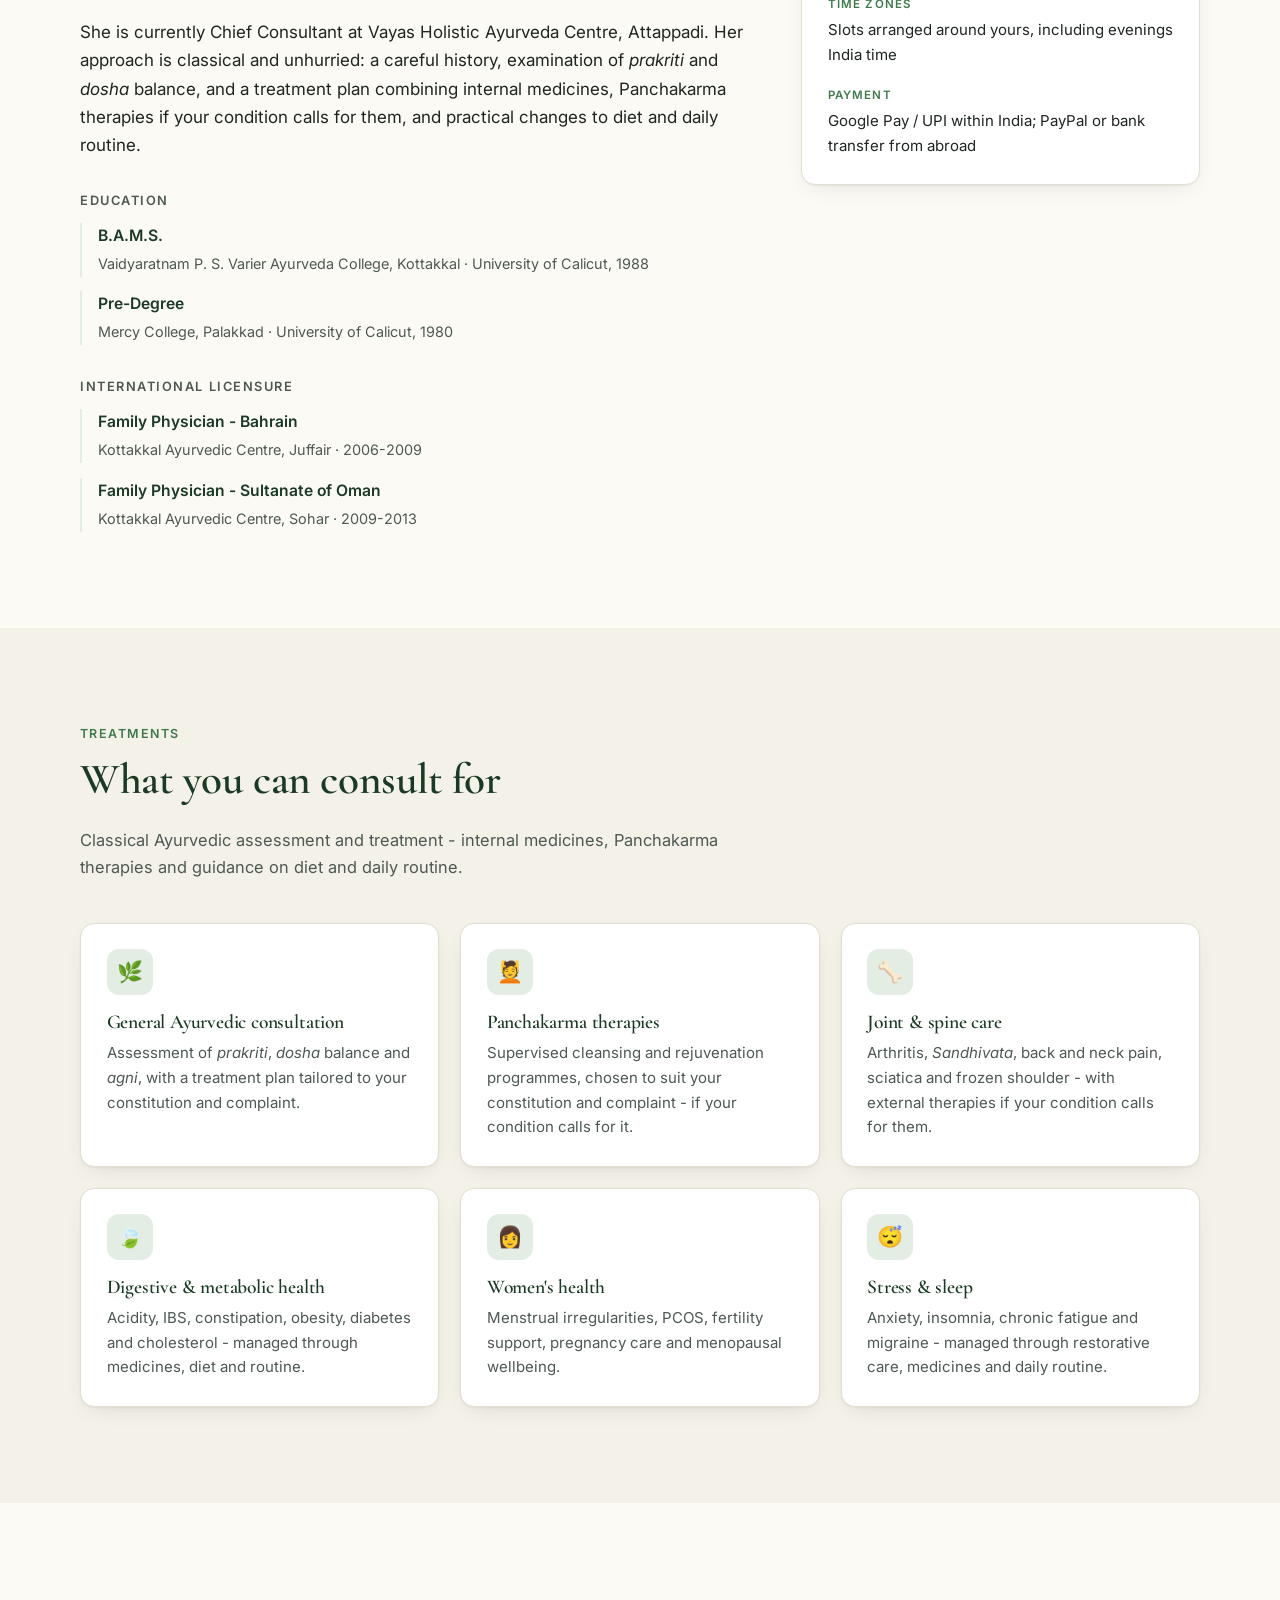
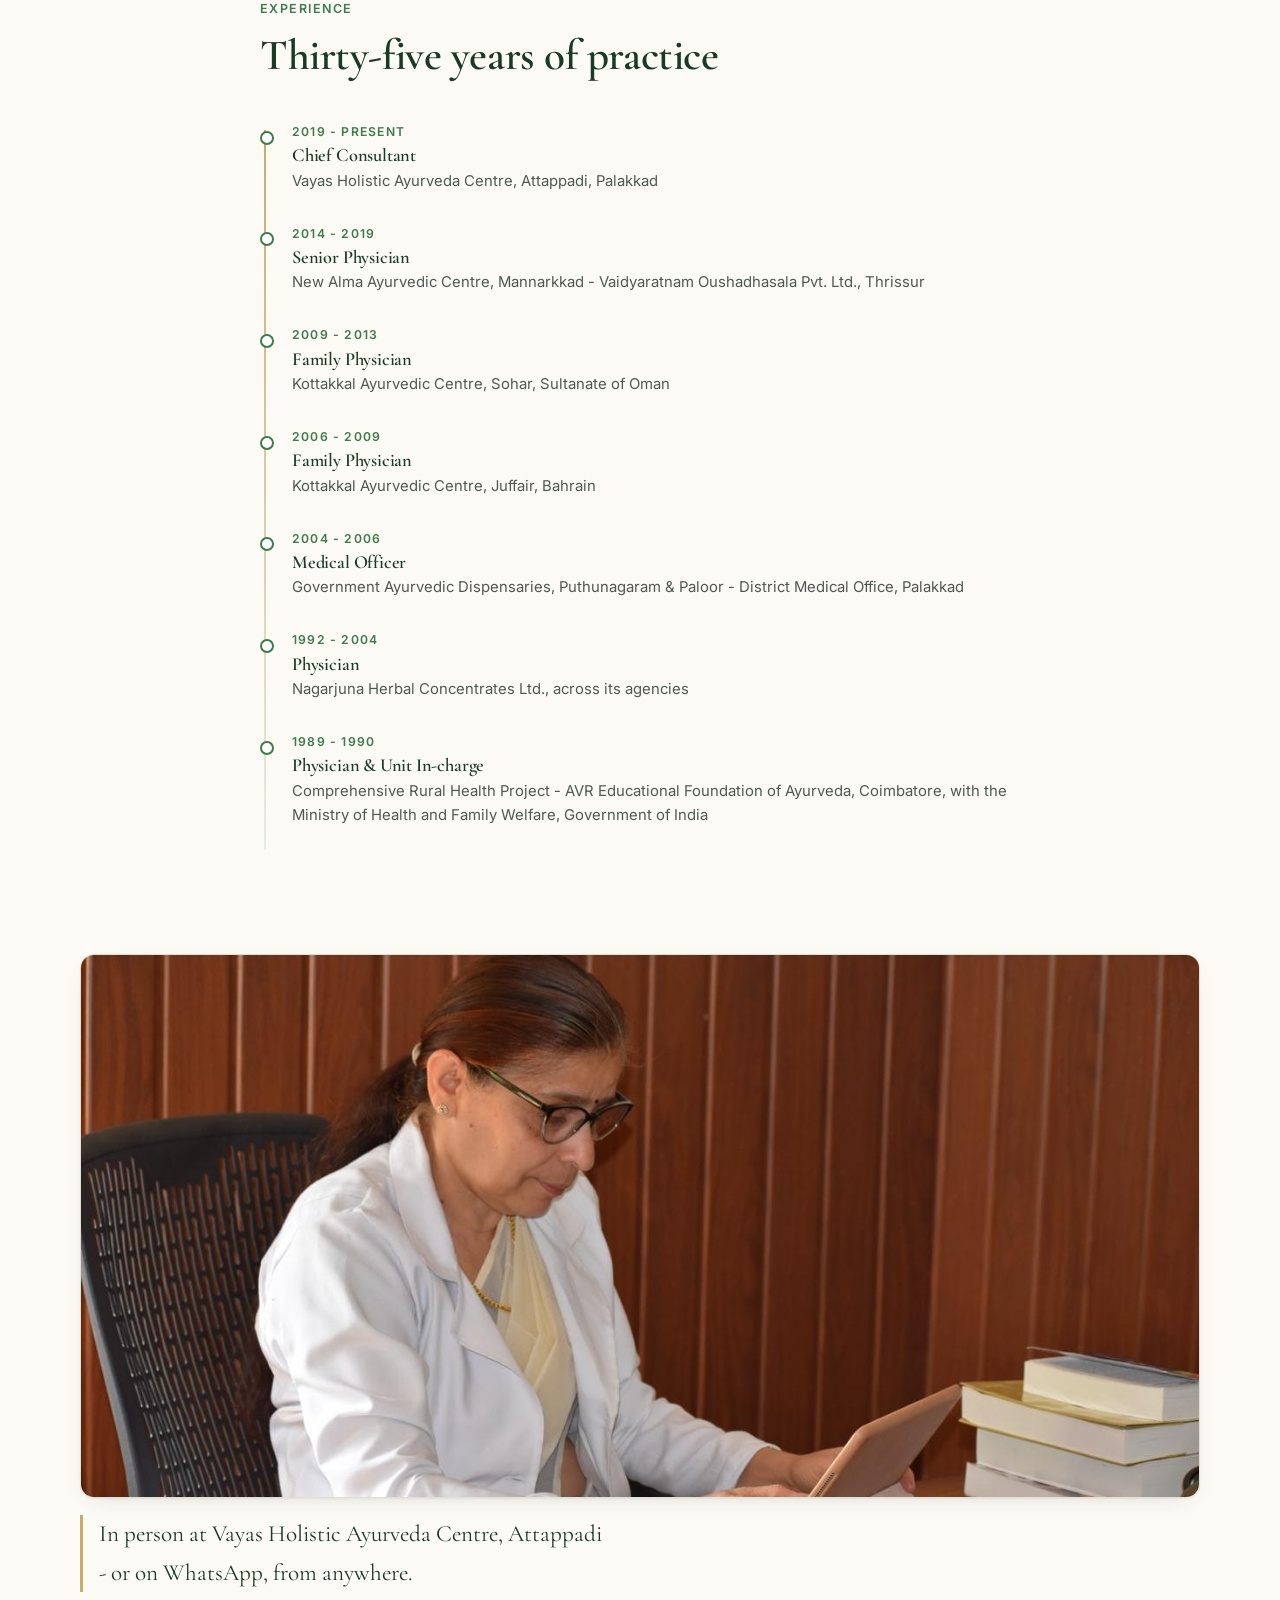
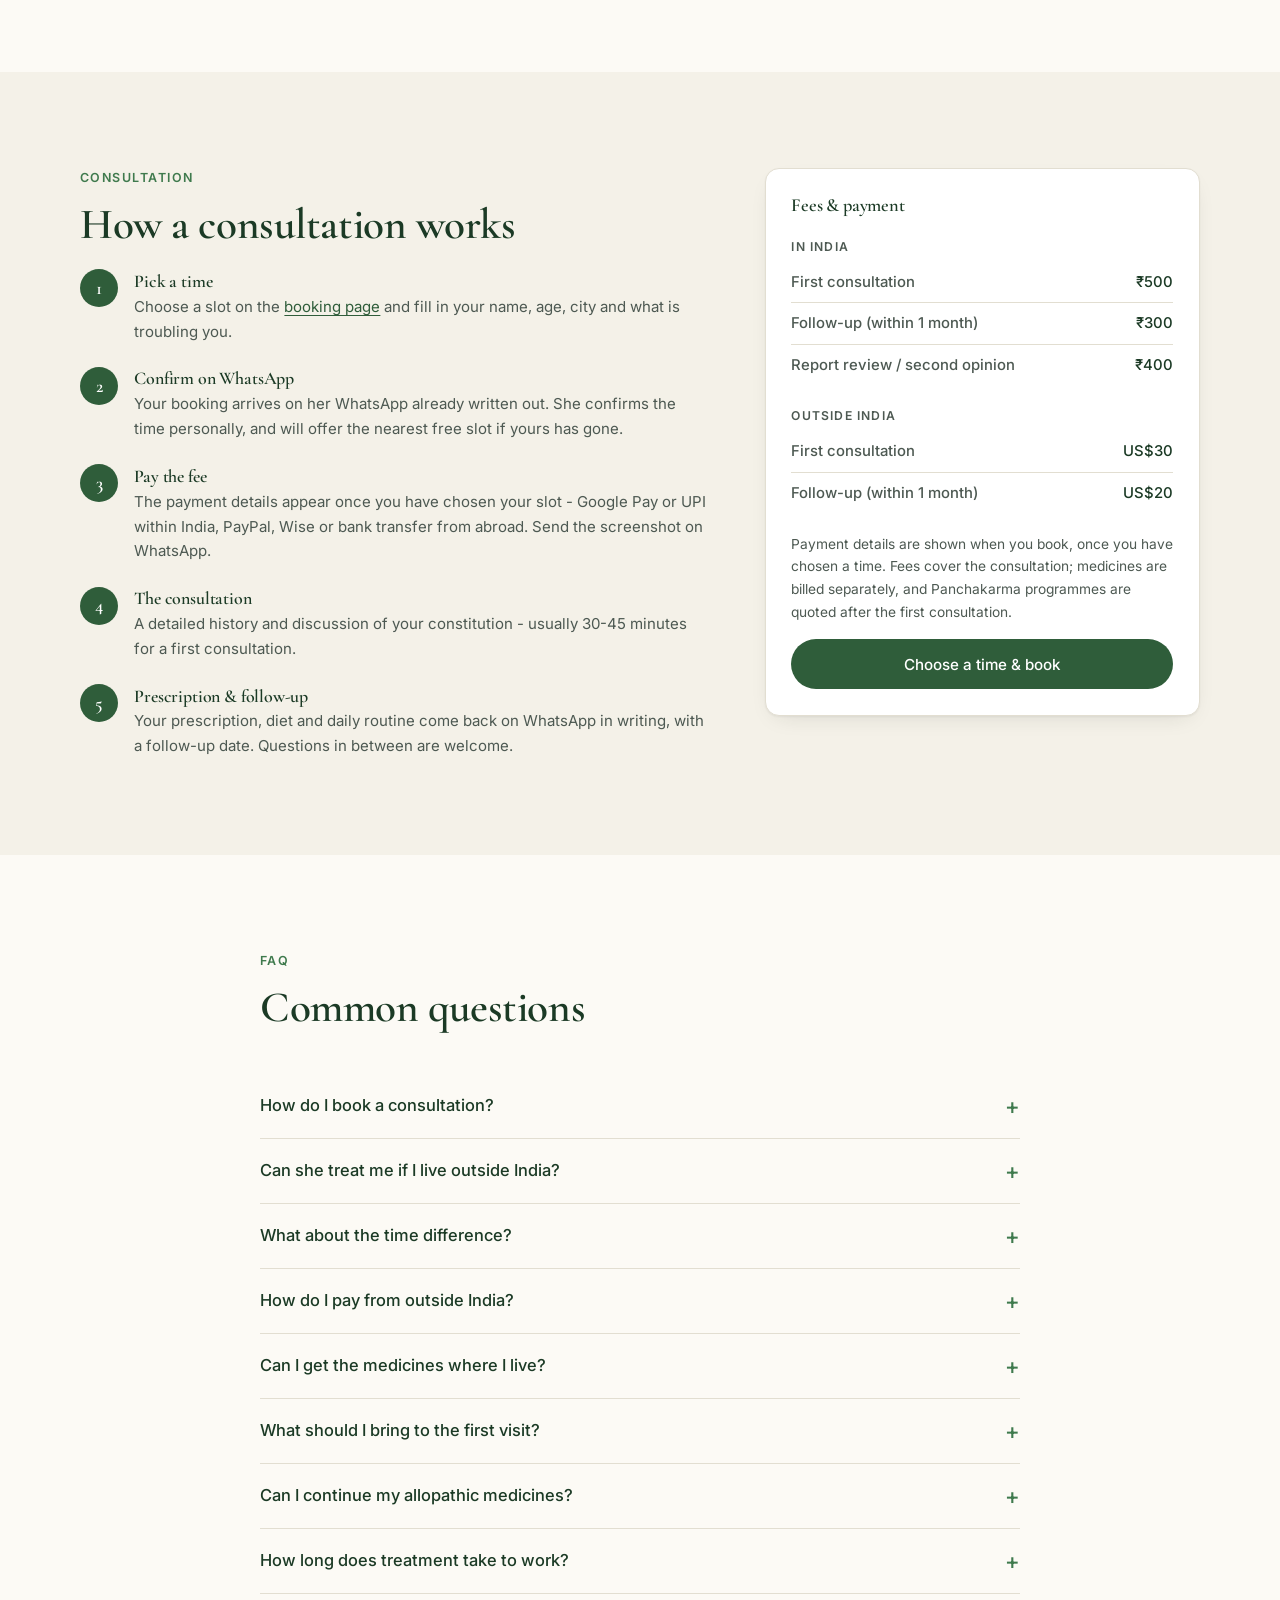
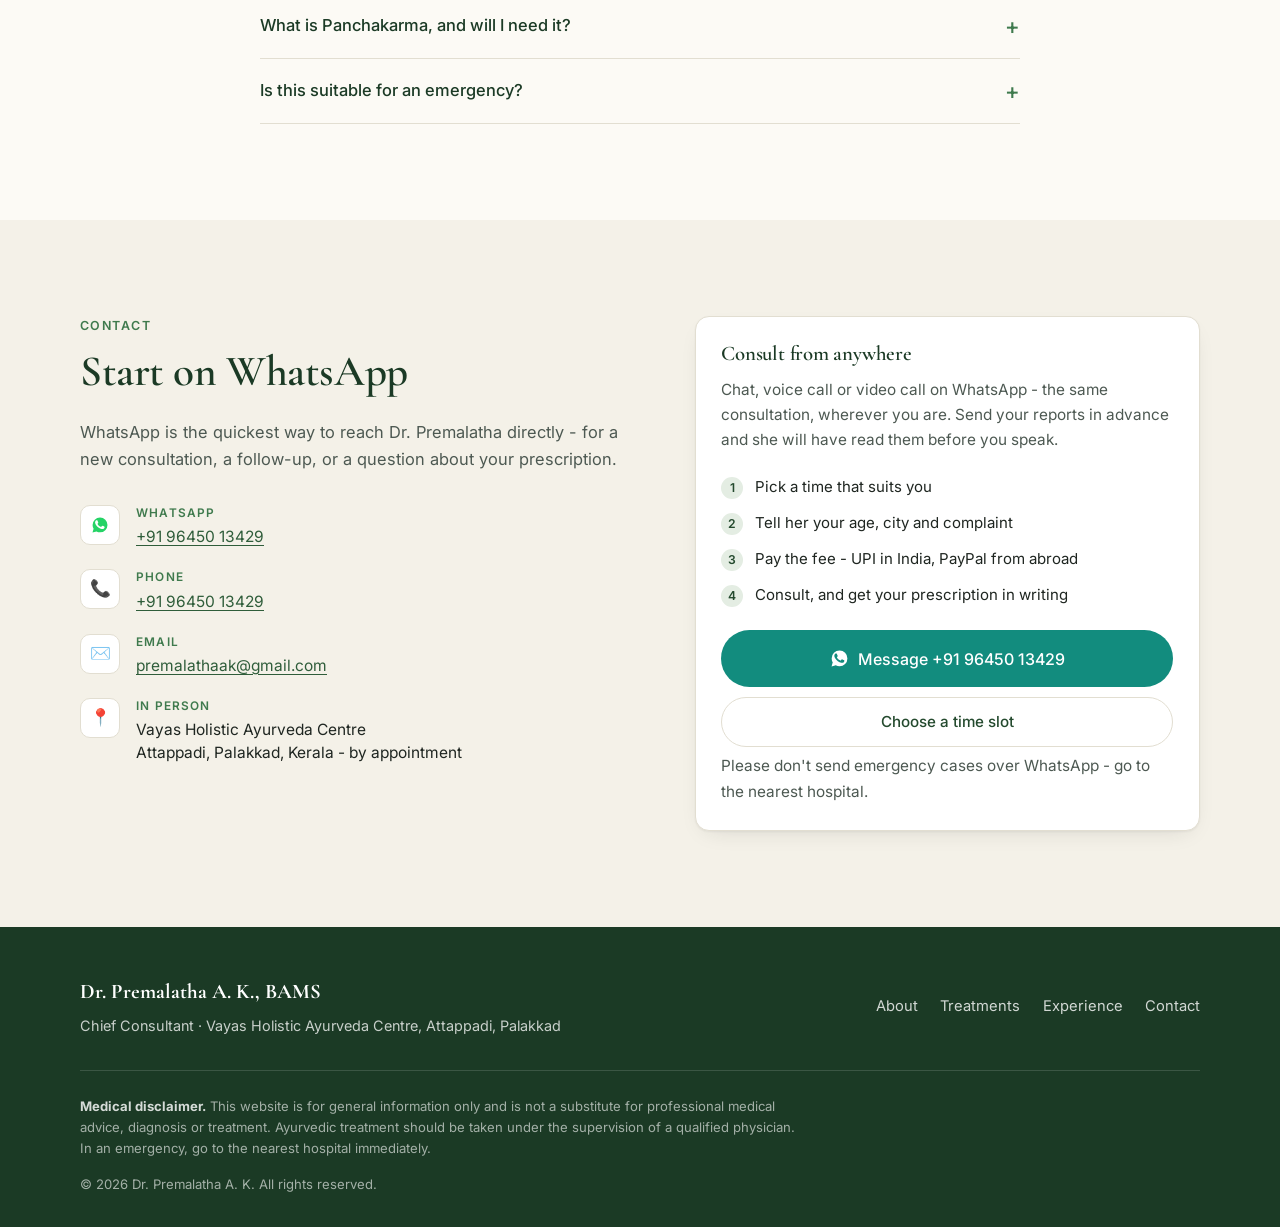
==== commit 5447f99e: "Replace "where indicated" with plain English All four uses now read "if your condition calls for it"" ====
--- a/index.html
+++ b/index.html
@@ -131,8 +131,8 @@
           She is currently Chief Consultant at Vayas Holistic Ayurveda Centre,
           Attappadi. Her approach is classical and unhurried: a careful
           history, examination of <em>prakriti</em> and <em>dosha</em> balance, and a
-          treatment plan combining internal medicines, Panchakarma therapies where
-          indicated, and practical changes to diet and daily routine.
+          treatment plan combining internal medicines, Panchakarma therapies if your
+          condition calls for them, and practical changes to diet and daily routine.
         </p>
 
         <h3 class="sub">Education</h3>
@@ -190,12 +190,12 @@
         <article class="card service">
           <span class="ico" aria-hidden="true">💆</span>
           <h3>Panchakarma therapies</h3>
-          <p>Supervised cleansing and rejuvenation programmes, chosen to suit your constitution and complaint - where indicated.</p>
+          <p>Supervised cleansing and rejuvenation programmes, chosen to suit your constitution and complaint - if your condition calls for it.</p>
         </article>
         <article class="card service">
           <span class="ico" aria-hidden="true">🦴</span>
           <h3>Joint &amp; spine care</h3>
-          <p>Arthritis, <em>Sandhivata</em>, back and neck pain, sciatica and frozen shoulder - with external therapies where indicated.</p>
+          <p>Arthritis, <em>Sandhivata</em>, back and neck pain, sciatica and frozen shoulder - with external therapies if your condition calls for them.</p>
         </article>
         <article class="card service">
           <span class="ico" aria-hidden="true">🍃</span>
@@ -387,7 +387,7 @@
       </details>
       <details>
         <summary>What is Panchakarma, and will I need it?</summary>
-        <p>Panchakarma is a supervised programme of cleansing and rejuvenation therapies. It is recommended only when indicated, and usually runs over several consecutive days with preparation beforehand.</p>
+        <p>Panchakarma is a supervised programme of cleansing and rejuvenation therapies. She recommends it only if your condition calls for it, and it usually runs over several consecutive days with preparation beforehand.</p>
       </details>
       <details>
         <summary>Is this suitable for an emergency?</summary>
